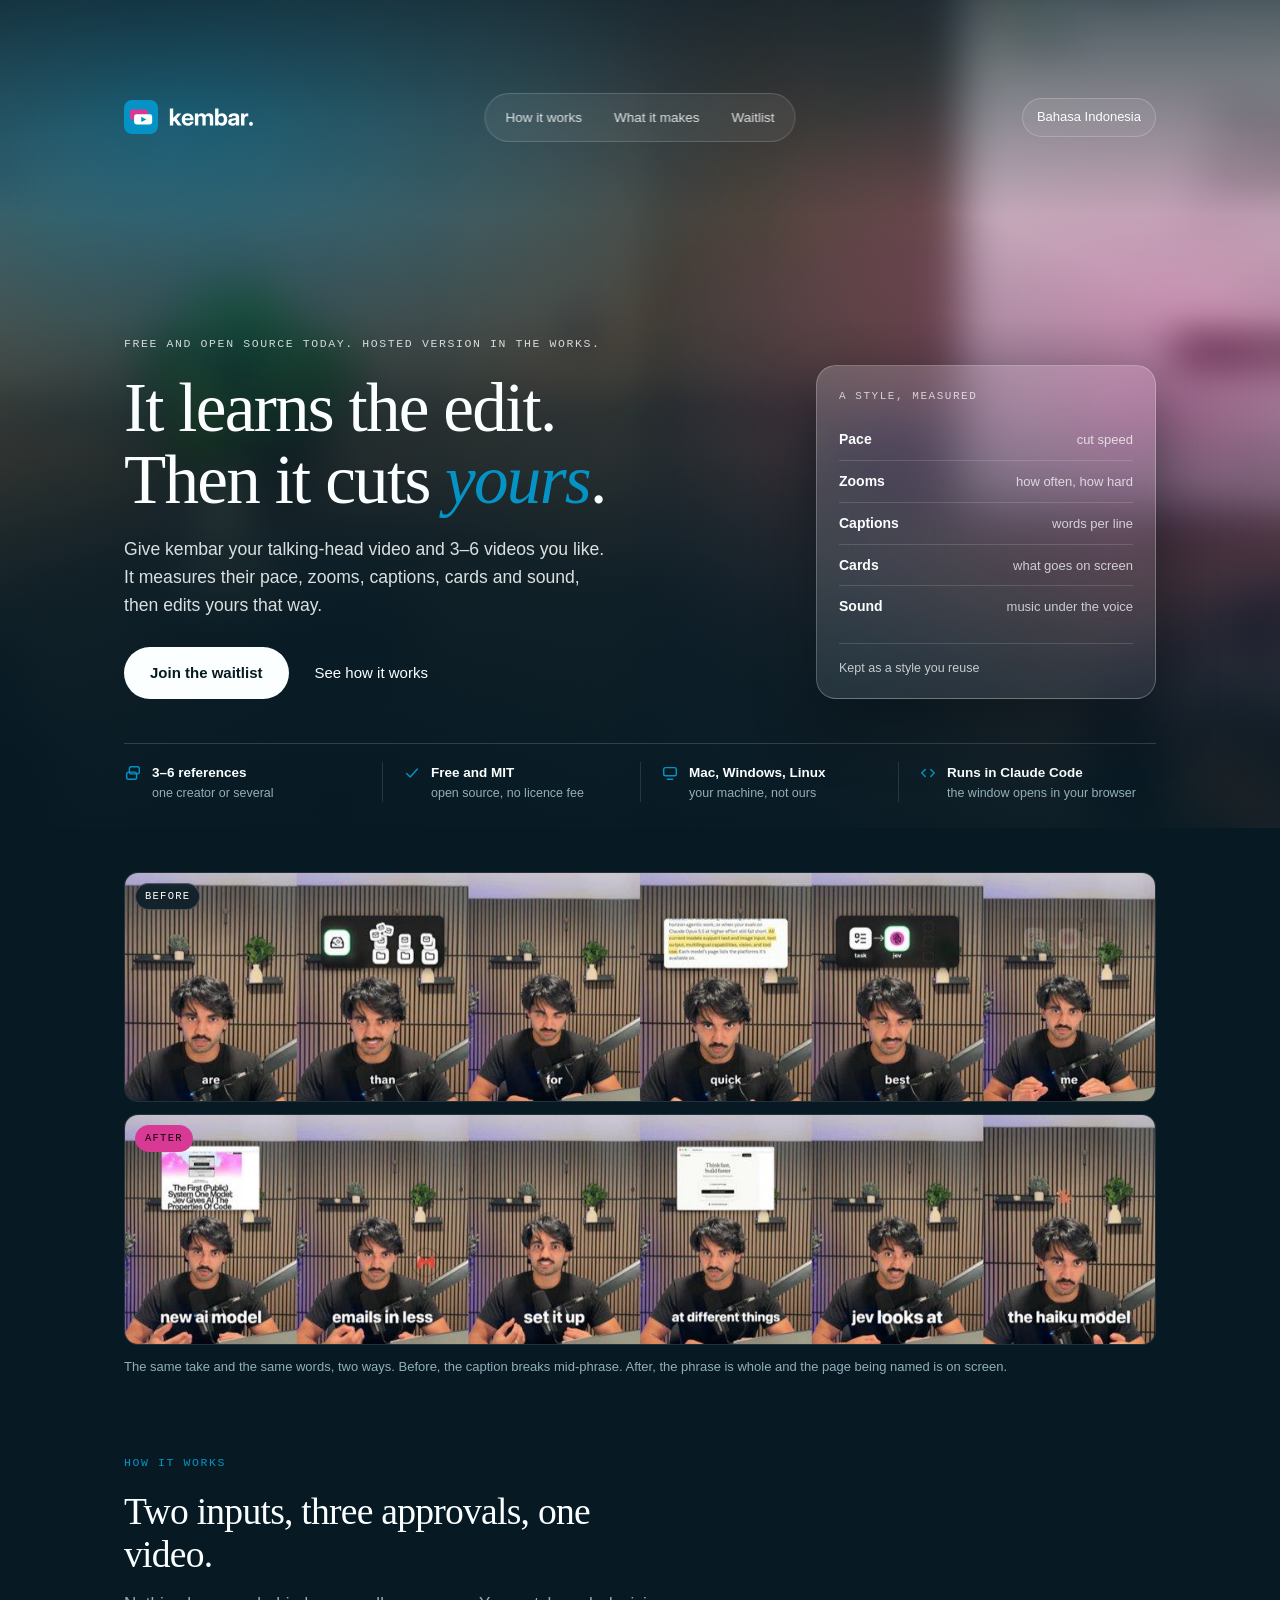
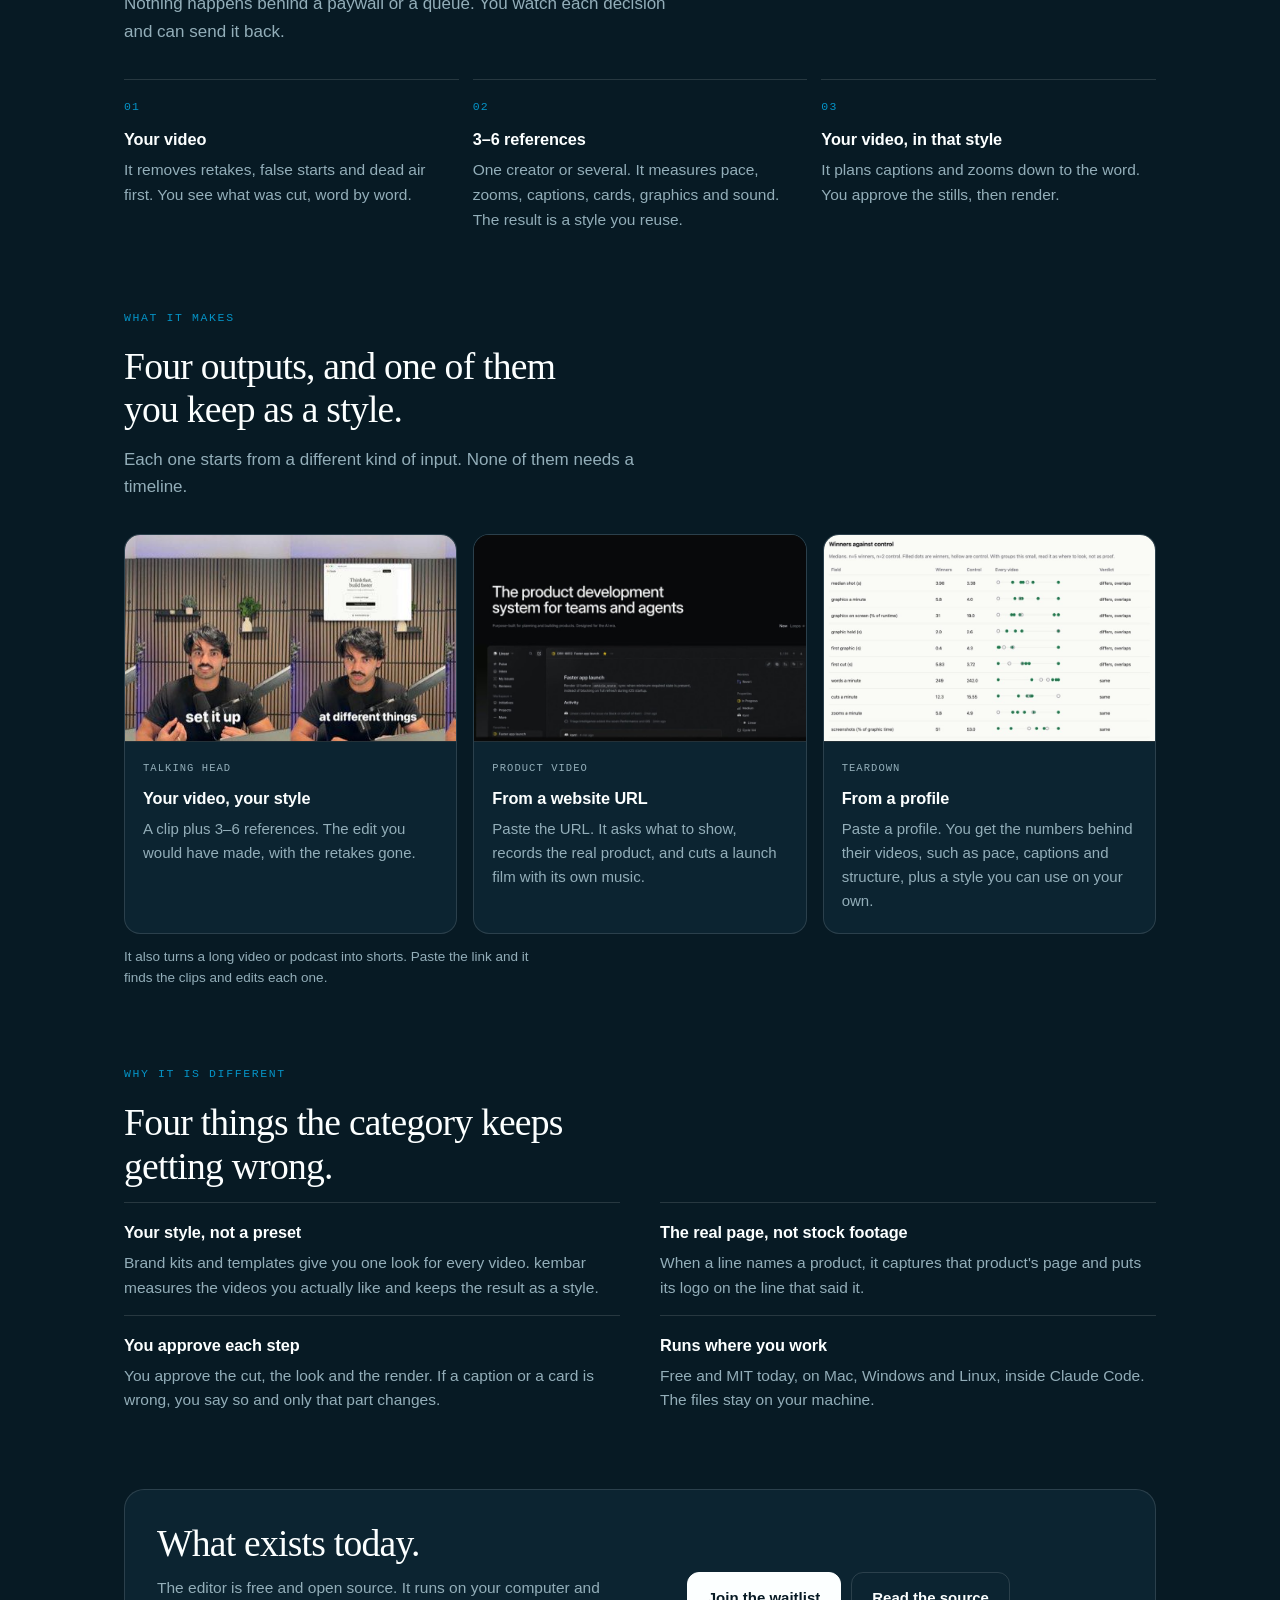
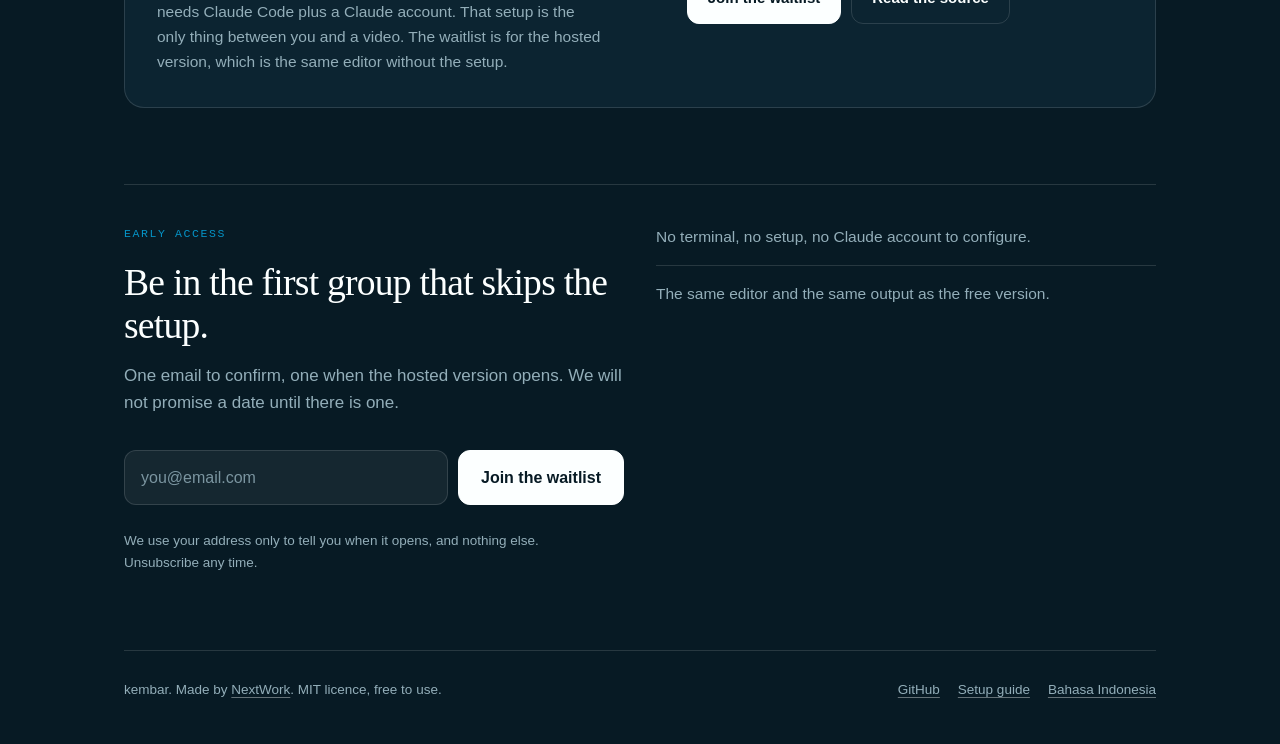
==== site/index.html @ becba03e "kembar landing page, brand and deploy notes" ====
<!doctype html>
<html lang="en">
<head>
<meta charset="utf-8">
<meta name="viewport" content="width=device-width, initial-scale=1">
<title>kembar. It learns the edit, then cuts yours</title>
<meta name="description" content="kembar measures how 3–6 videos you like are edited: pace, zooms, captions, cards and sound. Then it cuts your talking-head video in that style. Free and open source today, with a hosted version on the way.">
<meta property="og:title" content="kembar. It learns the edit, then cuts yours">
<meta property="og:description" content="Give it your video and 3–6 references. It edits yours in that style. Free and open source, with the hosted version coming.">
<meta property="og:type" content="website">
<meta property="og:image" content="assets/after-talking-head.jpg">
<meta name="theme-color" content="#071A24">
<link rel="icon" href="assets/favicon.svg" type="image/svg+xml">
<link rel="preload" as="image" href="assets/hero-bg.jpg">
<link rel="stylesheet" href="assets/styles.css">
<script>
  function setLang(l) {
    try { document.cookie = 'kembar_lang=' + l + ';path=/;max-age=31536000;samesite=lax'; } catch (e) {}
  }
  (function () {
    try {
      if (/(?:^|;\s*)kembar_lang=/.test(document.cookie)) return;
      var tags = navigator.languages || [navigator.language || ''];
      for (var i = 0; i < tags.length; i++) {
        if (/^id\b/i.test(tags[i])) { location.replace('id/'); return; }
      }
    } catch (e) {}
  })();
</script>
</head>
<body>
<a class="skip" href="#main">Skip to content</a>

<main id="main">
  <section class="hero" aria-labelledby="hero-title">
    <div class="hero-bg" aria-hidden="true">
      <img src="assets/hero-bg.jpg" alt="" width="900" height="1200" fetchpriority="high" decoding="async">
      <span class="hero-glow"></span>
      <span class="hero-scrim"></span>
    </div>

    <div class="wrap hero-inner">
      <header class="site">
        <a class="brand" href="./">
          <img src="assets/lockup-dark.svg" alt="kembar" width="130" height="34">
        </a>
        <nav class="site nav-pill" aria-label="Main">
          <a href="#how">How it works</a>
          <a href="#makes">What it makes</a>
          <a href="#waitlist">Waitlist</a>
        </nav>
        <a class="lang" href="id/" hreflang="id" lang="id" onclick="setLang('id')">Bahasa Indonesia</a>
      </header>

      <div class="hero-main">
        <div class="hero-copy">
          <p class="eyebrow">Free and open source today. Hosted version in the works.</p>
          <h1 id="hero-title">It learns the edit.<br>Then it cuts <em>yours</em>.</h1>
          <p class="lede">Give kembar your talking-head video and 3&ndash;6 videos you like. It measures their pace, zooms, captions, cards and sound, then edits yours that way.</p>
          <div class="hero-actions">
            <a class="btn-pill" href="#waitlist">Join the waitlist</a>
            <a class="btn-quiet" href="#how">See how it works</a>
          </div>
        </div>

        <aside class="glass" aria-label="A style, measured">
          <p class="glass-eyebrow">A style, measured</p>
          <dl class="glass-list">
            <div><dt>Pace</dt><dd>cut speed</dd></div>
            <div><dt>Zooms</dt><dd>how often, how hard</dd></div>
            <div><dt>Captions</dt><dd>words per line</dd></div>
            <div><dt>Cards</dt><dd>what goes on screen</dd></div>
            <div><dt>Sound</dt><dd>music under the voice</dd></div>
          </dl>
          <p class="glass-foot">Kept as a style you reuse</p>
        </aside>
      </div>

      <ul class="hero-facts">
        <li>
          <svg viewBox="0 0 20 20" aria-hidden="true"><rect x="6" y="3" width="11" height="8" rx="2"/><rect x="3" y="9" width="11" height="8" rx="2"/></svg>
          <span><b>3&ndash;6 references</b><small>one creator or several</small></span>
        </li>
        <li>
          <svg viewBox="0 0 20 20" aria-hidden="true"><path d="M4 10.5 8 14.5 16 5.5"/></svg>
          <span><b>Free and MIT</b><small>open source, no licence fee</small></span>
        </li>
        <li>
          <svg viewBox="0 0 20 20" aria-hidden="true"><rect x="3" y="4" width="14" height="9" rx="2"/><path d="M7 17h6"/></svg>
          <span><b>Mac, Windows, Linux</b><small>your machine, not ours</small></span>
        </li>
        <li>
          <svg viewBox="0 0 20 20" aria-hidden="true"><path d="M7 6 3 10l4 4"/><path d="M13 6l4 4-4 4"/></svg>
          <span><b>Runs in Claude Code</b><small>the window opens in your browser</small></span>
        </li>
      </ul>
    </div>
  </section>

  <section class="proof-band" aria-labelledby="proof-cap">
    <div class="wrap">
      <figure class="proof" aria-labelledby="proof-cap">
        <div class="strip before">
          <img src="assets/before-talking-head.jpg"
               srcset="assets/before-talking-head-sm.jpg 720w, assets/before-talking-head.jpg 1240w"
               sizes="(max-width: 1128px) 100vw, 1080px"
               width="1240" height="276" fetchpriority="high" decoding="async"
               alt="Six frames from one edit. The captions break mid-phrase and the cards drift from what is being said.">
          <span class="chip">Before</span>
        </div>
        <div class="strip after">
          <img src="assets/after-talking-head.jpg"
               srcset="assets/after-talking-head-sm.jpg 720w, assets/after-talking-head.jpg 1240w"
               sizes="(max-width: 1128px) 100vw, 1080px"
               width="1240" height="276" decoding="async"
               alt="The same six frames in a learned style. Whole phrases as captions, and the page being named showing on screen.">
          <span class="chip">After</span>
        </div>
        <figcaption id="proof-cap">The same take and the same words, two ways. Before, the caption breaks mid-phrase. After, the phrase is whole and the page being named is on screen.</figcaption>
      </figure>
    </div>
  </section>

  <div class="wrap">
    <section id="how" aria-labelledby="how-title">
      <p class="eyebrow">How it works</p>
      <h2 id="how-title">Two inputs, three approvals, one video.</h2>
      <p class="section-lede">Nothing happens behind a paywall or a queue. You watch each decision and can send it back.</p>
      <ol class="steps">
        <li>
          <span class="n">01</span>
          <h3>Your video</h3>
          <p>It removes retakes, false starts and dead air first. You see what was cut, word by word.</p>
        </li>
        <li>
          <span class="n">02</span>
          <h3>3–6 references</h3>
          <p>One creator or several. It measures pace, zooms, captions, cards, graphics and sound. The result is a style you reuse.</p>
        </li>
        <li>
          <span class="n">03</span>
          <h3>Your video, in that style</h3>
          <p>It plans captions and zooms down to the word. You approve the stills, then render.</p>
        </li>
      </ol>
    </section>

    <section id="makes" aria-labelledby="makes-title">
      <p class="eyebrow">What it makes</p>
      <h2 id="makes-title">Four outputs, and one of them you keep as a style.</h2>
      <p class="section-lede">Each one starts from a different kind of input. None of them needs a timeline.</p>
      <div class="cards">
        <article class="card">
          <div class="shot"><img src="assets/after-talking-head.jpg" width="1240" height="276" loading="lazy" decoding="async" alt="Frames from a talking-head edit with word captions and a captured page."></div>
          <div class="body">
            <span class="tag">Talking head</span>
            <h3>Your video, your style</h3>
            <p>A clip plus 3–6 references. The edit you would have made, with the retakes gone.</p>
          </div>
        </article>
        <article class="card">
          <div class="shot"><img src="assets/product-video.jpg" width="820" height="461" loading="lazy" decoding="async" alt="A frame from a product video: the real product page captured, with its logo and a caption."></div>
          <div class="body">
            <span class="tag">Product video</span>
            <h3>From a website URL</h3>
            <p>Paste the URL. It asks what to show, records the real product, and cuts a launch film with its own music.</p>
          </div>
        </article>
        <article class="card">
          <div class="shot"><img src="assets/teardown.jpg" width="820" height="795" loading="lazy" decoding="async" alt="A creator teardown page showing measured pacing, captions and structure with evidence."></div>
          <div class="body">
            <span class="tag">Teardown</span>
            <h3>From a profile</h3>
            <p>Paste a profile. You get the numbers behind their videos, such as pace, captions and structure, plus a style you can use on your own.</p>
          </div>
        </article>
      </div>
      <p class="fine">It also turns a long video or podcast into shorts. Paste the link and it finds the clips and edits each one.</p>
    </section>

    <section id="why" aria-labelledby="why-title">
      <p class="eyebrow">Why it is different</p>
      <h2 id="why-title">Four things the category keeps getting wrong.</h2>
      <ul class="why">
        <li>
          <h3>Your style, not a preset</h3>
          <p>Brand kits and templates give you one look for every video. kembar measures the videos you actually like and keeps the result as a style.</p>
        </li>
        <li>
          <h3>The real page, not stock footage</h3>
          <p>When a line names a product, it captures that product's page and puts its logo on the line that said it.</p>
        </li>
        <li>
          <h3>You approve each step</h3>
          <p>You approve the cut, the look and the render. If a caption or a card is wrong, you say so and only that part changes.</p>
        </li>
        <li>
          <h3>Runs where you work</h3>
          <p>Free and MIT today, on Mac, Windows and Linux, inside Claude Code. The files stay on your machine.</p>
        </li>
      </ul>

      <div class="panel">
        <div>
          <h2 id="status-title">What exists today.</h2>
          <p>The editor is free and open source. It runs on your computer and needs Claude Code plus a Claude account. That setup is the only thing between you and a video. The waitlist is for the hosted version, which is the same editor without the setup.</p>
        </div>
        <div class="panel-actions">
          <a class="btn" href="#waitlist">Join the waitlist</a>
          <a class="btn ghost" href="https://github.com/nextwork-projects/ai-video-editor-cooked">Read the source</a>
        </div>
      </div>
    </section>

    <section class="band" id="waitlist" aria-labelledby="waitlist-title">
      <div class="band-inner">
        <div>
          <p class="eyebrow">Early access</p>
          <h2 id="waitlist-title">Be in the first group that skips the setup.</h2>
          <p class="section-lede">One email to confirm, one when the hosted version opens. We will not promise a date until there is one.</p>
          <form class="waitlist" method="post" action="https://buttondown.com/api/emails/embed-subscribe/bryyzxm" data-connect="bryyzxm">
            <label class="skip" for="email-band">Email address</label>
            <input id="email-band" type="email" name="email" placeholder="you@email.com" autocomplete="email" required>
            <input type="hidden" name="tag" value="site">
            <button type="submit">Join the waitlist</button>
          </form>
          <p class="status" id="status-band" role="status" aria-live="polite"></p>
          <p class="fine">We use your address only to tell you when it opens, and nothing else. Unsubscribe any time.</p>
        </div>
        <ul class="assure">
          <li>No terminal, no setup, no Claude account to configure.</li>
          <li>The same editor and the same output as the free version.</li>
        </ul>
      </div>
    </section>
  </div>
</main>

<div class="wrap">
  <footer class="site">
    <div class="foot-grid">
      <span>kembar. Made by <a href="https://nextwork.ai">NextWork</a>. MIT licence, free to use.</span>
      <nav aria-label="Footer">
        <a href="https://github.com/nextwork-projects/ai-video-editor-cooked">GitHub</a>
        <a href="https://github.com/nextwork-projects/ai-video-editor-cooked/blob/main/README.md">Setup guide</a>
        <a href="id/" hreflang="id" lang="id" onclick="setLang('id')">Bahasa Indonesia</a>
      </nav>
    </div>
  </footer>
</div>

<script>
  (function () {
    var params = new URLSearchParams(location.search);
    var source = params.get('utm_source');
    var ref = source ? 'utm:' + source : (document.referrer ? 'ref:' + new URL(document.referrer).hostname : 'direct');

    document.querySelectorAll('form.waitlist').forEach(function (form) {
      var tag = form.querySelector('input[name="tag"]');
      if (tag) tag.value = ref.slice(0, 100);

      form.addEventListener('submit', function (event) {
        var input = form.querySelector('input[type="email"]');
        var status = form.nextElementSibling && form.nextElementSibling.classList.contains('status')
          ? form.nextElementSibling
          : document.getElementById('status-hero');

        var connect = form.getAttribute('data-connect');
        if (!connect || connect.indexOf('YOUR-') === 0) {
          event.preventDefault();
          status.dataset.state = 'error';
          status.textContent = 'The waitlist endpoint is not configured.';
          return;
        }
        if (!input.checkValidity()) {
          event.preventDefault();
          status.dataset.state = 'error';
          status.textContent = input.value ? 'That does not look like an email address.' : 'Type your email address first.';
          input.focus();
          return;
        }
        status.dataset.state = '';
        status.textContent = 'Opening Buttondown to confirm…';
        form.querySelector('button').disabled = true;
      });
    });

    if (params.get('joined') === '1') {
      var hero = document.getElementById('status-hero');
      hero.dataset.state = 'ok';
      hero.textContent = 'You are on the list. Check your inbox to confirm.';
    }
  })();
</script>
</body>
</html>
---- site/assets/styles.css ----
:root {
  --ink: #071a24;
  --ink-2: #0c2431;
  --paper: #fcffff;
  --muted: #93aeb9;
  --line: rgba(252, 255, 255, 0.13);
  /* brand: sky is the accent, pink is used once per screen (the After chip) */
  --sky: #0593c6;
  --pink: #d83995;
  --pink-ink: #150008; /* text on pink: 5.2:1 */
  --media: #04121a;
  --display: "Iowan Old Style", "Palatino Linotype", Palatino, "Book Antiqua", Georgia, serif;
  --sans: -apple-system, BlinkMacSystemFont, "Segoe UI", Roboto, Helvetica, Arial, sans-serif;
  --mono: ui-monospace, SFMono-Regular, Menlo, Consolas, monospace;
  --wrap: 1080px;
}

*,
*::before,
*::after { box-sizing: border-box; }

html { -webkit-text-size-adjust: 100%; }

body {
  margin: 0;
  background: var(--ink);
  color: var(--paper);
  font-family: var(--sans);
  font-size: 17px;
  line-height: 1.6;
  -webkit-font-smoothing: antialiased;
}

img { display: block; max-width: 100%; height: auto; }

a { color: inherit; text-decoration-color: rgba(252, 255, 255, 0.38); text-underline-offset: 3px; }
a:hover { text-decoration-color: var(--sky); }

:focus-visible {
  outline: 2px solid var(--sky);
  outline-offset: 3px;
  border-radius: 4px;
}

.wrap {
  width: 100%;
  max-width: var(--wrap);
  margin: 0 auto;
  padding: 0 24px;
}

.skip {
  position: absolute;
  left: -9999px;
  top: 0;
  background: var(--paper);
  color: var(--ink);
  padding: 12px 18px;
  border-radius: 0 0 10px 0;
  z-index: 10;
}
.skip:focus { left: 0; }

/* ---------- header ---------- */

header.site {
  position: relative;
  display: flex;
  align-items: center;
  justify-content: space-between;
  gap: 16px;
  padding: 22px 0 0;
}

.brand {
  display: inline-flex;
  align-items: center;
  text-decoration: none;
}

.brand img {
  display: block;
  width: auto;
  height: 34px;
}

nav.nav-pill {
  position: absolute;
  left: 50%;
  transform: translateX(-50%);
  display: flex;
  align-items: center;
  gap: 2px;
  padding: 5px;
  border-radius: 999px;
  background: rgba(252, 255, 255, 0.07);
  border: 1px solid rgba(252, 255, 255, 0.16);
  -webkit-backdrop-filter: blur(14px);
  backdrop-filter: blur(14px);
}

nav.nav-pill a {
  padding: 8px 15px;
  border-radius: 999px;
  font-size: 13.5px;
  color: rgba(252, 255, 255, 0.84);
  text-decoration: none;
  white-space: nowrap;
}

nav.nav-pill a:hover {
  background: rgba(252, 255, 255, 0.1);
  color: var(--paper);
}

.lang {
  border: 1px solid rgba(252, 255, 255, 0.2);
  border-radius: 999px;
  padding: 8px 14px;
  font-size: 13px;
  white-space: nowrap;
  text-decoration: none;
  background: rgba(252, 255, 255, 0.06);
  -webkit-backdrop-filter: blur(12px);
  backdrop-filter: blur(12px);
}

.lang:hover { border-color: rgba(252, 255, 255, 0.4); }

/* ---------- hero ---------- */

.hero {
  position: relative;
  display: flex;
  flex-direction: column;
  min-height: 92vh;
  overflow: hidden;
  background: var(--ink);
  isolation: isolate;
}

.hero-bg { position: absolute; inset: 0; z-index: -1; }

.hero-bg img {
  position: absolute;
  inset: 0;
  width: 100%;
  height: 100%;
  max-width: none;
  object-fit: cover;
  object-position: center 24%;
  opacity: 0.8;
  filter: blur(18px) saturate(160%) brightness(0.95);
  transform: scale(1.16);
}

.hero-glow {
  position: absolute;
  inset: -15%;
  background:
    radial-gradient(52% 50% at 22% 22%, rgba(5, 147, 198, 0.62), transparent 66%),
    radial-gradient(46% 54% at 82% 50%, rgba(216, 57, 149, 0.48), transparent 68%);
}

.hero-scrim {
  position: absolute;
  inset: 0;
  background:
    linear-gradient(to bottom, rgba(7, 26, 36, 0.62), transparent 26%),
    radial-gradient(96% 82% at 26% 96%, rgba(7, 26, 36, 0.97) 0%, rgba(7, 26, 36, 0.82) 38%, rgba(7, 26, 36, 0.30) 68%, transparent 100%),
    linear-gradient(to top, rgba(7, 26, 36, 0.88), transparent 62%);
}

.hero-inner {
  flex: 1;
  display: flex;
  flex-direction: column;
}

.hero-main {
  display: grid;
  grid-template-columns: minmax(0, 1fr) 340px;
  gap: 48px;
  align-items: end;
  margin-top: auto;
  padding-top: 64px;
}

.hero-actions {
  display: flex;
  align-items: center;
  gap: 8px;
  flex-wrap: wrap;
}

.btn-pill {
  display: inline-block;
  padding: 14px 26px;
  border-radius: 999px;
  background: var(--paper);
  color: var(--ink);
  font-weight: 600;
  font-size: 15px;
  text-decoration: none;
  transition: transform 0.14s ease, background 0.14s ease;
}

.btn-pill:hover { transform: translateY(-1px); background: #fff; }

.btn-quiet {
  display: inline-block;
  padding: 14px 18px;
  border-radius: 999px;
  color: var(--paper);
  font-size: 15px;
  text-decoration: none;
}

.btn-quiet:hover { background: rgba(252, 255, 255, 0.1); }

.glass {
  padding: 22px 22px 20px;
  border-radius: 20px;
  background: linear-gradient(165deg, rgba(252, 255, 255, 0.2), rgba(252, 255, 255, 0.07));
  border: 1px solid rgba(252, 255, 255, 0.24);
  -webkit-backdrop-filter: blur(18px) saturate(130%);
  backdrop-filter: blur(18px) saturate(130%);
  box-shadow: 0 26px 60px rgba(2, 10, 16, 0.45);
}

.glass-eyebrow {
  font-family: var(--mono);
  font-size: 11px;
  letter-spacing: 0.14em;
  text-transform: uppercase;
  color: rgba(252, 255, 255, 0.72);
  margin: 0 0 14px;
}

.glass-list { margin: 0; padding: 0; }

.glass-list > div {
  display: flex;
  align-items: baseline;
  justify-content: space-between;
  gap: 14px;
  padding: 9px 0;
  border-top: 1px solid rgba(252, 255, 255, 0.14);
}

.glass-list > div:first-child { border-top: 0; }

.glass-list dt { font-size: 14px; font-weight: 600; color: var(--paper); }
.glass-list dd {
  margin: 0;
  font-size: 13px;
  color: rgba(252, 255, 255, 0.74);
  text-align: right;
}

.glass-foot {
  margin: 16px 0 0;
  padding-top: 14px;
  border-top: 1px solid rgba(252, 255, 255, 0.14);
  font-size: 12.5px;
  color: rgba(252, 255, 255, 0.74);
}

.hero-facts {
  display: grid;
  grid-template-columns: repeat(4, minmax(0, 1fr));
  margin: 44px 0 0;
  padding: 18px 0 26px;
  list-style: none;
  border-top: 1px solid rgba(252, 255, 255, 0.16);
}

.hero-facts li {
  display: flex;
  align-items: flex-start;
  gap: 10px;
  padding: 0 20px;
}

.hero-facts li:first-child { padding-left: 0; }
.hero-facts li + li { border-left: 1px solid rgba(252, 255, 255, 0.12); }

.hero-facts svg {
  width: 18px;
  height: 18px;
  flex: none;
  margin-top: 2px;
  fill: none;
  stroke: var(--sky);
  stroke-width: 1.6;
  stroke-linecap: round;
  stroke-linejoin: round;
}

.hero-facts b { display: block; font-size: 13.5px; font-weight: 600; }
.hero-facts small { display: block; font-size: 12.5px; color: var(--muted); line-height: 1.45; }

.hero .eyebrow { color: rgba(252, 255, 255, 0.8); }

/* Indonesian runs longer than English; without this the headline breaks into four lines */
html[lang="id"] .hero h1 {
  font-size: clamp(2.1rem, 4.6vw, 3.7rem);
  max-width: 24ch;
}

.proof-band { padding: 44px 0 0; }
.proof-band .proof { margin: 0; }

.eyebrow {
  font-family: var(--mono);
  font-size: 11.5px;
  letter-spacing: 0.14em;
  text-transform: uppercase;
  color: var(--sky);
  margin: 0 0 18px;
}

h1 {
  font-family: var(--display);
  font-size: clamp(2.5rem, 5.4vw, 4.4rem);
  line-height: 1.05;
  letter-spacing: -0.025em;
  font-weight: 400;
  margin: 0 0 18px;
  max-width: 20ch;
}

h1 em { font-style: italic; color: var(--sky); }

.lede {
  font-size: clamp(1rem, 1.5vw, 1.1rem);
  color: rgba(252, 255, 255, 0.86);
  max-width: 50ch;
  margin: 0 0 28px;
}

.lede strong { color: var(--paper); font-weight: 600; }

/* ---------- waitlist form ---------- */

form.waitlist {
  display: flex;
  flex-wrap: wrap;
  gap: 10px;
  max-width: 520px;
}

form.waitlist input[type="email"] {
  flex: 1 1 240px;
  min-width: 0;
  padding: 14px 16px;
  font: inherit;
  font-size: 16px;
  color: var(--paper);
  background: rgba(252, 255, 255, 0.06);
  border: 1px solid var(--line);
  border-radius: 12px;
}

form.waitlist input[type="email"]::placeholder { color: #7b95a0; }

form.waitlist input[type="email"]:focus {
  border-color: var(--sky);
  outline: none;
}

form.waitlist button {
  flex: 0 0 auto;
  padding: 14px 22px;
  font: inherit;
  font-size: 16px;
  font-weight: 600;
  color: var(--ink);
  background: var(--paper);
  border: 1px solid var(--paper);
  border-radius: 12px;
  cursor: pointer;
  transition: transform 0.14s ease, background 0.14s ease;
}

form.waitlist button:hover { background: #fff; transform: translateY(-1px); }
form.waitlist button:active { transform: translateY(0); }

.fine {
  font-size: 13.5px;
  color: var(--muted);
  margin: 12px 0 0;
  max-width: 58ch;
}

.status {
  font-size: 14px;
  margin: 12px 0 0;
  max-width: 46ch;
  min-height: 1px;
}
.status[data-state="error"] { color: #ff9d8f; }
.status[data-state="ok"] {
  color: #b9e6a8;
  border: 1px solid rgba(185, 230, 168, 0.35);
  background: rgba(185, 230, 168, 0.08);
  border-radius: 10px;
  padding: 10px 14px;
}

/* ---------- proof strips ---------- */

.proof { margin: 34px 0 0; }

.strip {
  position: relative;
  border: 1px solid var(--line);
  border-radius: 14px;
  overflow: hidden;
  background: var(--media);
}

.strip + .strip { margin-top: 12px; }

.strip img { width: 100%; }

.chip {
  position: absolute;
  top: 10px;
  left: 10px;
  font-family: var(--mono);
  font-size: 10.5px;
  letter-spacing: 0.12em;
  text-transform: uppercase;
  padding: 4px 9px;
  border-radius: 999px;
  background: rgba(7, 26, 36, 0.84);
  border: 1px solid rgba(252, 255, 255, 0.22);
  color: var(--paper);
  backdrop-filter: blur(4px);
}

.strip.after .chip { background: var(--pink); border-color: var(--pink); color: var(--pink-ink); }

figcaption {
  font-size: 13px;
  color: var(--muted);
  margin: 12px 0 0;
}

/* ---------- sections ---------- */

section { padding: 76px 0 0; }

h2 {
  font-family: var(--display);
  font-weight: 400;
  font-size: clamp(1.65rem, 3.3vw, 2.35rem);
  line-height: 1.15;
  letter-spacing: -0.02em;
  margin: 0 0 14px;
  max-width: 26ch;
}

h3 {
  font-size: 1.02rem;
  font-weight: 600;
  letter-spacing: -0.005em;
  margin: 0 0 6px;
}

p { margin: 0 0 14px; }
p:last-child { margin-bottom: 0; }

.section-lede { color: var(--muted); max-width: 58ch; margin-bottom: 34px; }

/* steps */

.steps {
  display: grid;
  grid-template-columns: repeat(3, 1fr);
  gap: 14px;
  margin: 0;
  padding: 0;
  list-style: none;
  counter-reset: step;
}

.steps li {
  border-top: 1px solid var(--line);
  padding: 18px 0 0;
}

.steps .n {
  font-family: var(--mono);
  font-size: 11.5px;
  color: var(--sky);
  letter-spacing: 0.1em;
  display: block;
  margin-bottom: 10px;
}

.steps p { color: var(--muted); font-size: 15.5px; }

/* cards */

.cards {
  display: grid;
  grid-template-columns: repeat(3, 1fr);
  gap: 16px;
}

.card {
  background: var(--ink-2);
  border: 1px solid var(--line);
  border-radius: 16px;
  overflow: hidden;
  display: flex;
  flex-direction: column;
}

.card .shot {
  border-bottom: 1px solid var(--line);
  background: var(--media);
  aspect-ratio: 16 / 10;
  overflow: hidden;
}

.card .shot img {
  width: 100%;
  height: 100%;
  object-fit: cover;
  object-position: center top;
}

.card .body { padding: 18px 18px 20px; }
.card p { color: var(--muted); font-size: 15px; margin: 0; }

.card .tag {
  font-family: var(--mono);
  font-size: 10.5px;
  letter-spacing: 0.1em;
  text-transform: uppercase;
  color: var(--muted);
  display: block;
  margin-bottom: 8px;
}

/* why */

.why {
  display: grid;
  grid-template-columns: repeat(2, 1fr);
  gap: 14px 40px;
  margin: 0;
  padding: 0;
  list-style: none;
}

.why li { border-top: 1px solid var(--line); padding-top: 16px; }
.why p { color: var(--muted); font-size: 15.5px; margin: 0; }

/* status panel */

.panel {
  margin-top: 76px;
  background: var(--ink-2);
  border: 1px solid var(--line);
  border-radius: 20px;
  padding: 32px;
  display: grid;
  grid-template-columns: 1.15fr 1fr;
  gap: 28px;
  align-items: center;
}

.panel h2 { margin-bottom: 10px; }
.panel p { color: var(--muted); font-size: 15.5px; max-width: 52ch; }

.panel-actions { display: flex; flex-wrap: wrap; gap: 10px; }

.btn {
  display: inline-block;
  padding: 13px 20px;
  border-radius: 12px;
  font-weight: 600;
  font-size: 15px;
  text-decoration: none;
  border: 1px solid var(--paper);
  background: var(--paper);
  color: var(--ink);
  transition: transform 0.14s ease;
}

.btn:hover { transform: translateY(-1px); }

.btn.ghost {
  background: transparent;
  color: var(--paper);
  border-color: var(--line);
}
.btn.ghost:hover { border-color: var(--paper); }

/* waitlist band */

.band { padding: 76px 0 0; }

.band-inner {
  border-top: 1px solid var(--line);
  padding-top: 40px;
  display: grid;
  grid-template-columns: 1fr 1fr;
  gap: 32px;
  align-items: start;
}

.editor-shot {
  border: 1px solid var(--line);
  border-radius: 16px;
  overflow: hidden;
  background: var(--media);
}

.editor-shot img { width: 100%; }

.assure {
  list-style: none;
  margin: 0;
  padding: 0;
}

.assure li {
  border-top: 1px solid var(--line);
  padding: 16px 0;
  color: var(--muted);
  font-size: 15.5px;
}

.assure li:first-child { border-top: 0; padding-top: 0; }

/* footer */

footer.site {
  margin-top: 76px;
  border-top: 1px solid var(--line);
  padding: 28px 0 44px;
  font-size: 13.5px;
  color: var(--muted);
}

.foot-grid {
  display: flex;
  flex-wrap: wrap;
  gap: 14px 26px;
  align-items: center;
  justify-content: space-between;
}

.foot-grid nav { display: flex; flex-wrap: wrap; gap: 18px; }

/* ---------- responsive ---------- */

@media (max-width: 860px) {
  nav.nav-pill { display: none; }

  /* the measured-style card repeats what "how it works" already says,
     and on a phone it pushes the before/after proof two screens down */
  .glass { display: none; }

  .hero,
  .hero-inner { min-height: 0; }

  .hero-main {
    grid-template-columns: 1fr;
    gap: 26px;
    align-items: start;
    padding-top: 44px;
  }

  .hero-facts {
    grid-template-columns: 1fr 1fr;
    gap: 16px 0;
    margin-top: 34px;
  }

  .hero-facts li:nth-child(odd) { padding-left: 0; border-left: 0; }

  .steps,
  .cards { grid-template-columns: 1fr; }
  .cards { gap: 14px; }
  .card { flex-direction: row; align-items: stretch; }
  .card .shot { width: 42%; flex: 0 0 42%; aspect-ratio: auto; border-bottom: 0; border-right: 1px solid var(--line); }
  .why { grid-template-columns: 1fr; gap: 0; }
  .why li { padding: 14px 0; border-top: 1px solid var(--line); }
  .panel { grid-template-columns: 1fr; padding: 26px; }
  .band-inner { grid-template-columns: 1fr; }
  section, .band { padding-top: 56px; }
  .panel { margin-top: 56px; }
}

@media (max-width: 560px) {
  body { font-size: 16px; }

  .hero h1 { font-size: clamp(2.1rem, 9vw, 2.7rem); }
  .hero-main { padding-top: 26px; }

  /* both rails repeat facts stated in "what exists today"; on a phone they
     push the before/after proof past the first screen */
  .hero-facts { display: none; }
  .hero-actions { flex-direction: column; align-items: stretch; gap: 10px; }
  .btn-pill, .btn-quiet { width: 100%; text-align: center; }
  .btn-quiet { border: 1px solid rgba(252, 255, 255, 0.22); }
  form.waitlist { flex-direction: column; }
  form.waitlist input[type="email"],
  form.waitlist button { flex: 0 0 auto; width: 100%; }
  .card { flex-direction: column; }
  .card .shot { width: auto; flex: none; border-right: 0; border-bottom: 1px solid var(--line); aspect-ratio: 16 / 9; }
  .panel-actions .btn { width: 100%; text-align: center; }
  footer.site { margin-top: 56px; }
}

@media (prefers-reduced-motion: reduce) {
  * { transition: none !important; }
  .btn:hover,
  form.waitlist button:hover { transform: none; }
}
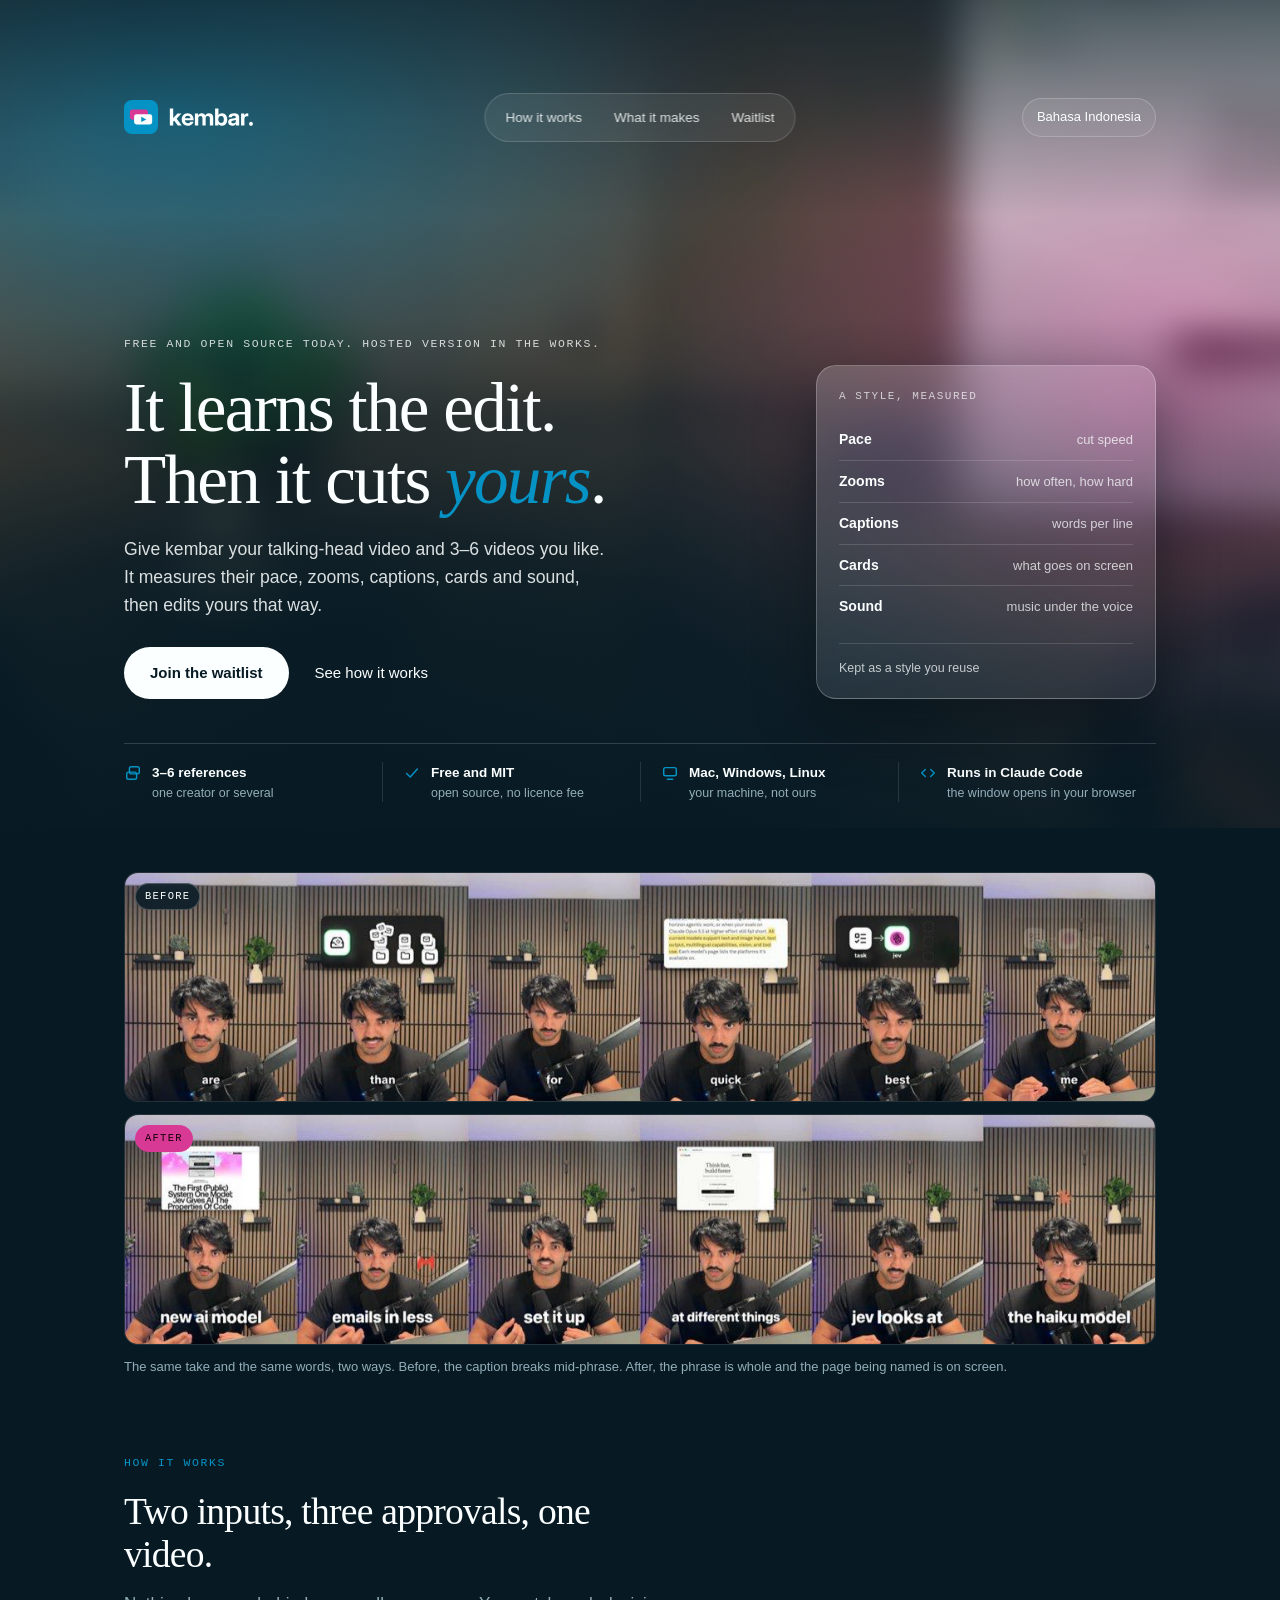
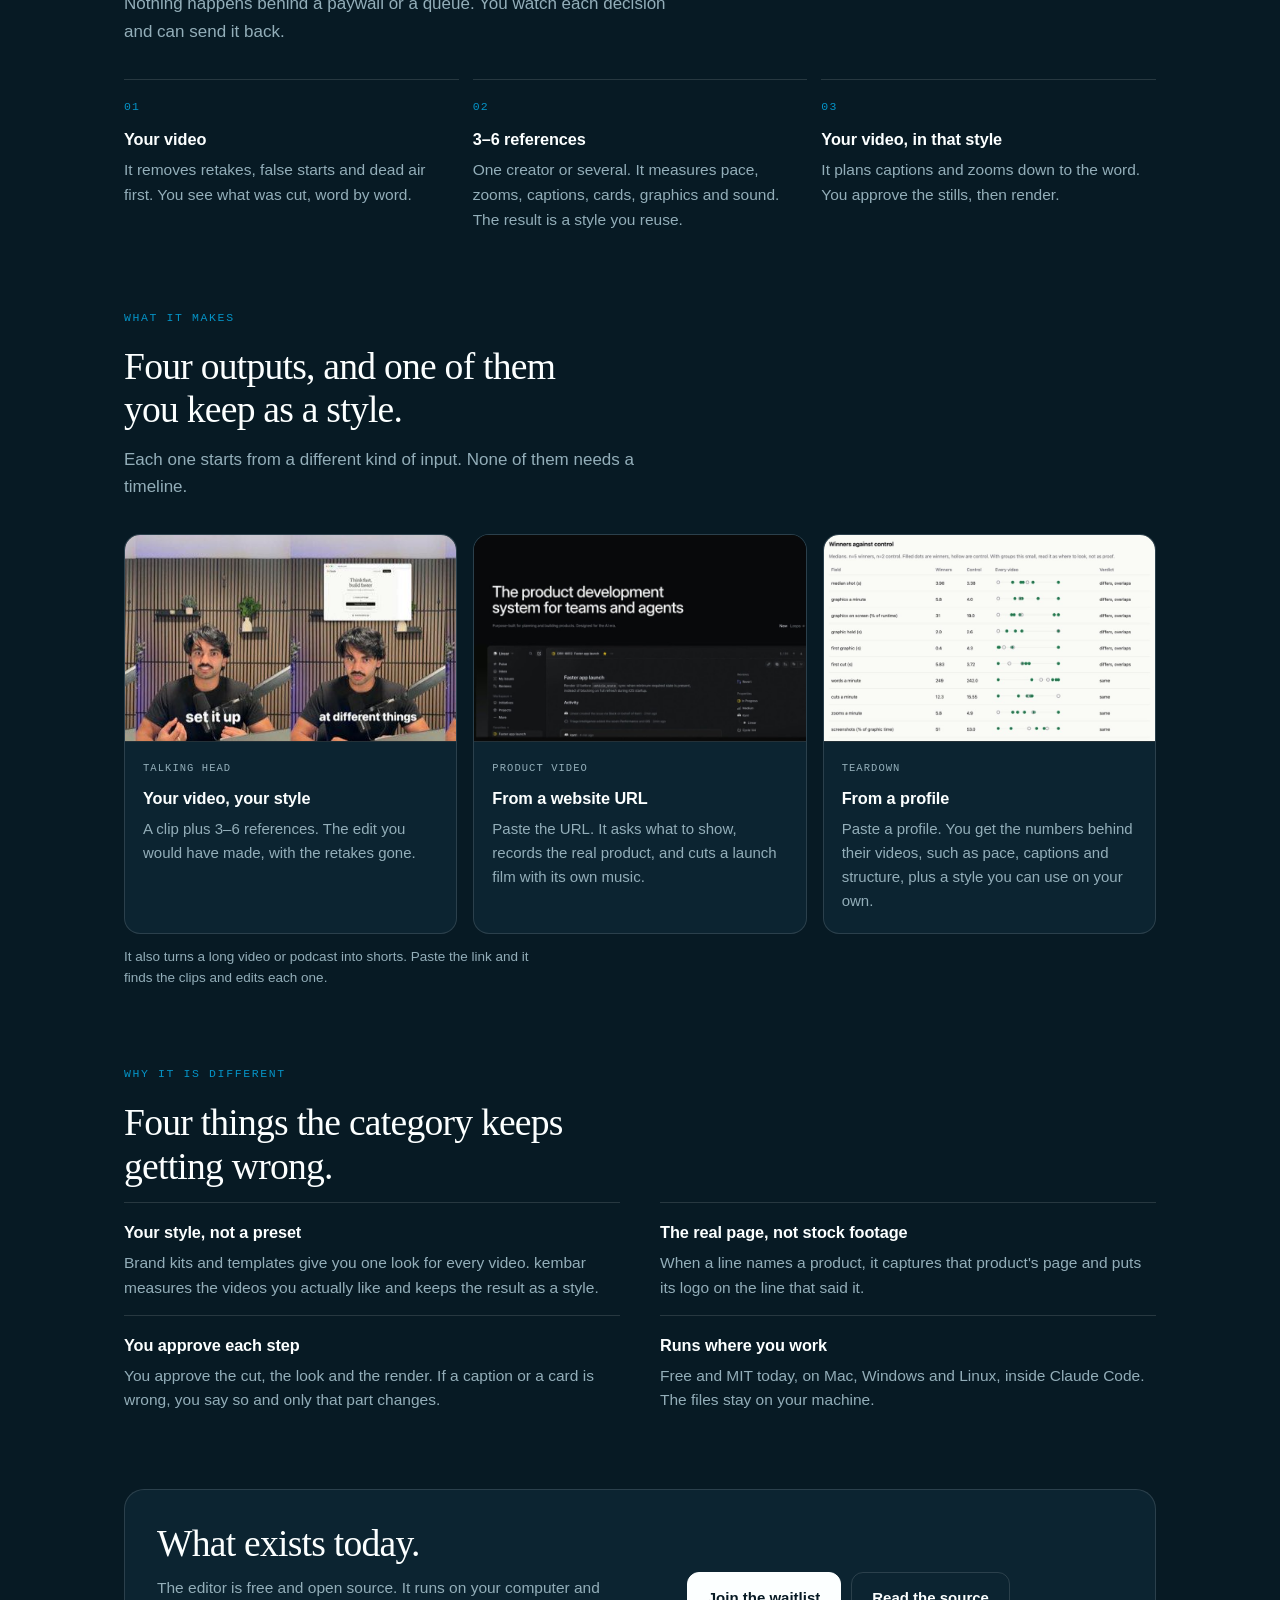
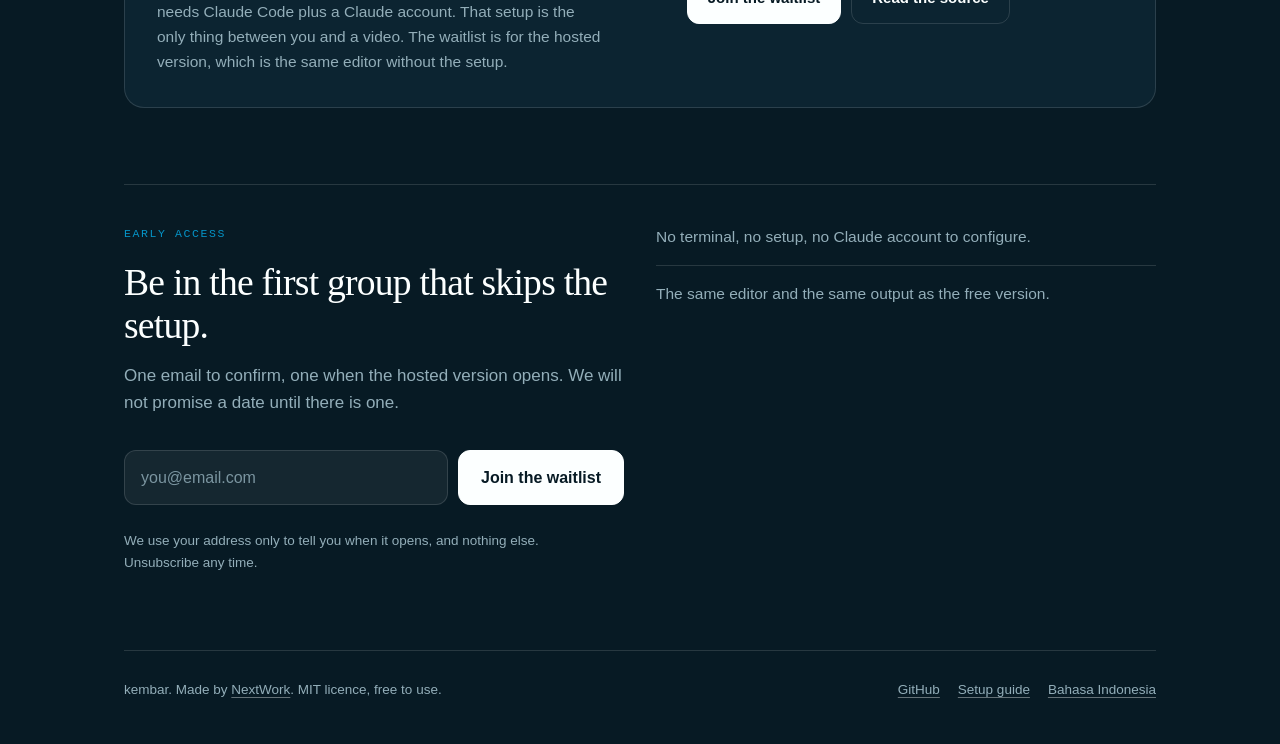
==== commit 515ff4fb: "Point the site at kembar.web.id Canonical, hreflang, og:url, sitemap and robots now use the real dom" ====
--- a/site/index.html
+++ b/site/index.html
@@ -9,6 +9,11 @@
 <meta property="og:description" content="Give it your video and 3–6 references. It edits yours in that style. Free and open source, with the hosted version coming.">
 <meta property="og:type" content="website">
 <meta property="og:image" content="assets/after-talking-head.jpg">
+<meta property="og:url" content="https://kembar.web.id/">
+<link rel="canonical" href="https://kembar.web.id/">
+<link rel="alternate" hreflang="en" href="https://kembar.web.id/">
+<link rel="alternate" hreflang="id" href="https://kembar.web.id/id/">
+<link rel="alternate" hreflang="x-default" href="https://kembar.web.id/">
 <meta name="theme-color" content="#071A24">
 <link rel="icon" href="assets/favicon.svg" type="image/svg+xml">
 <link rel="preload" as="image" href="assets/hero-bg.jpg">
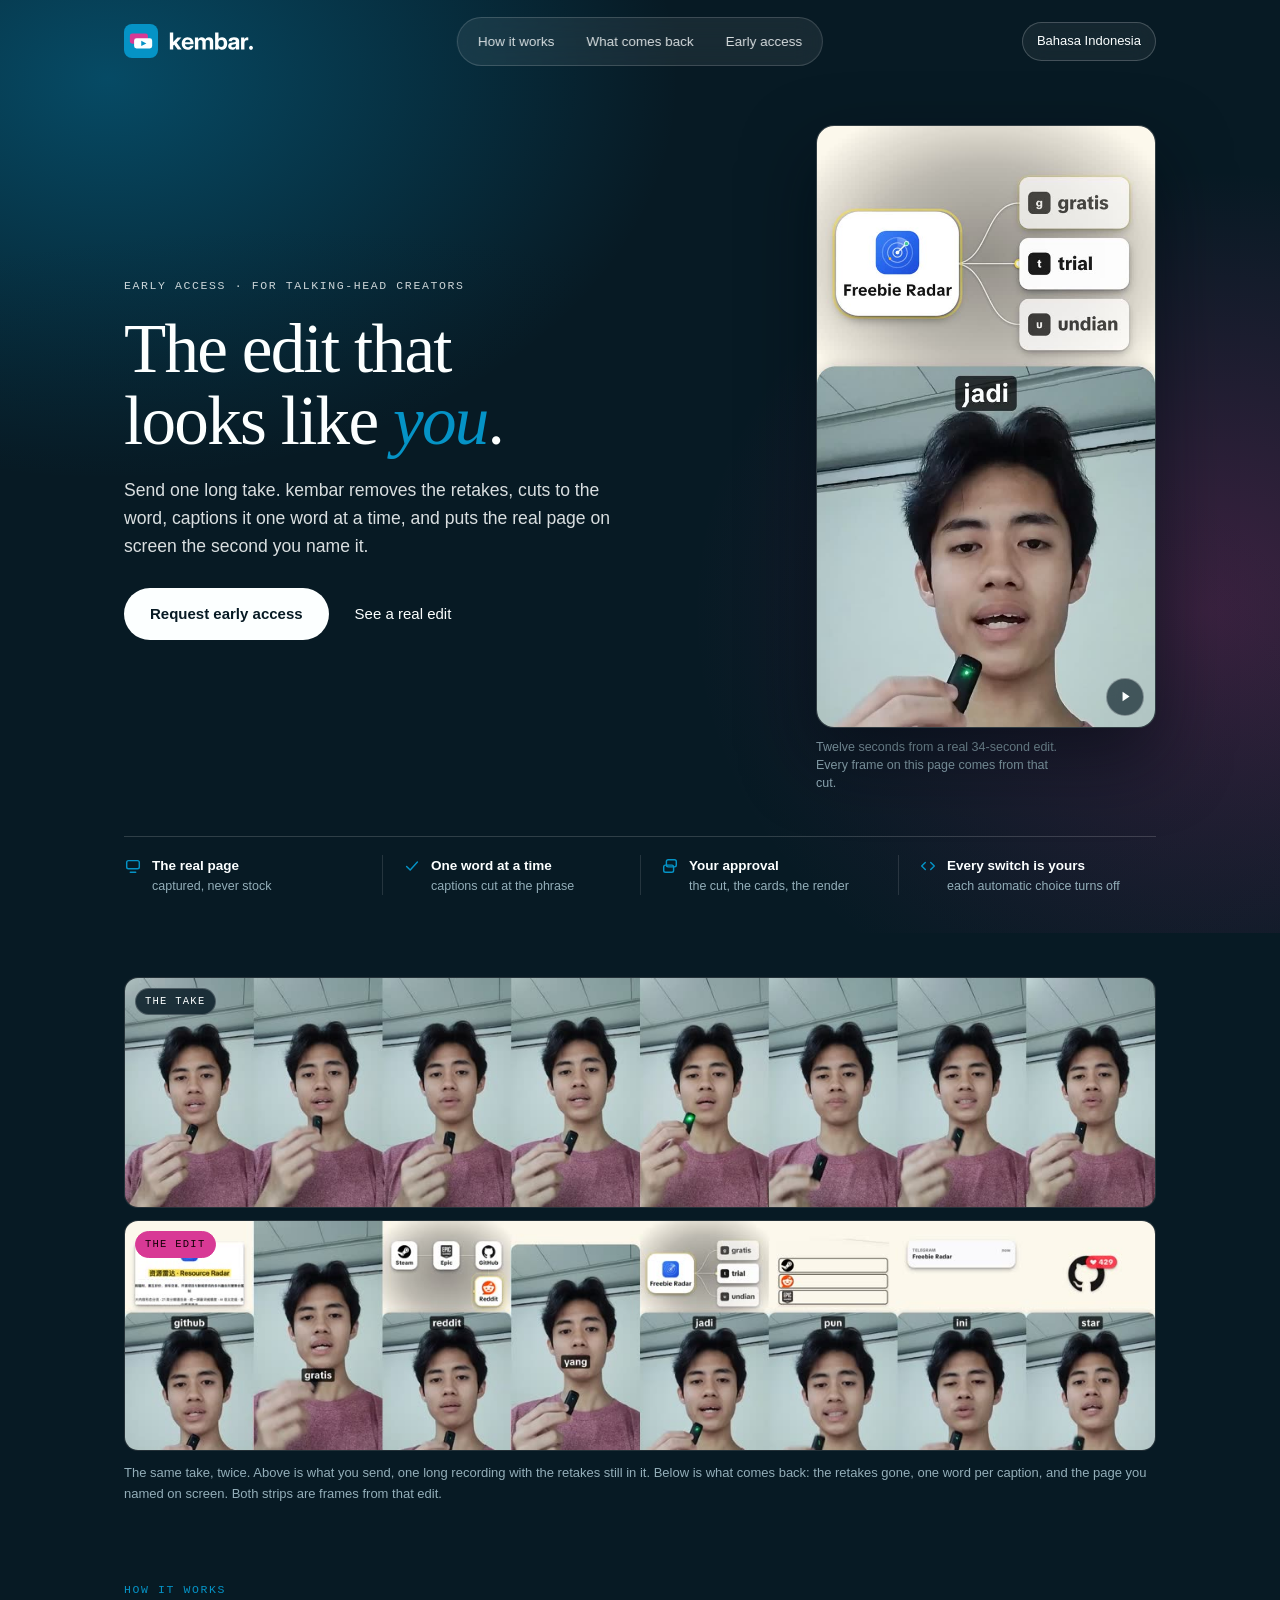
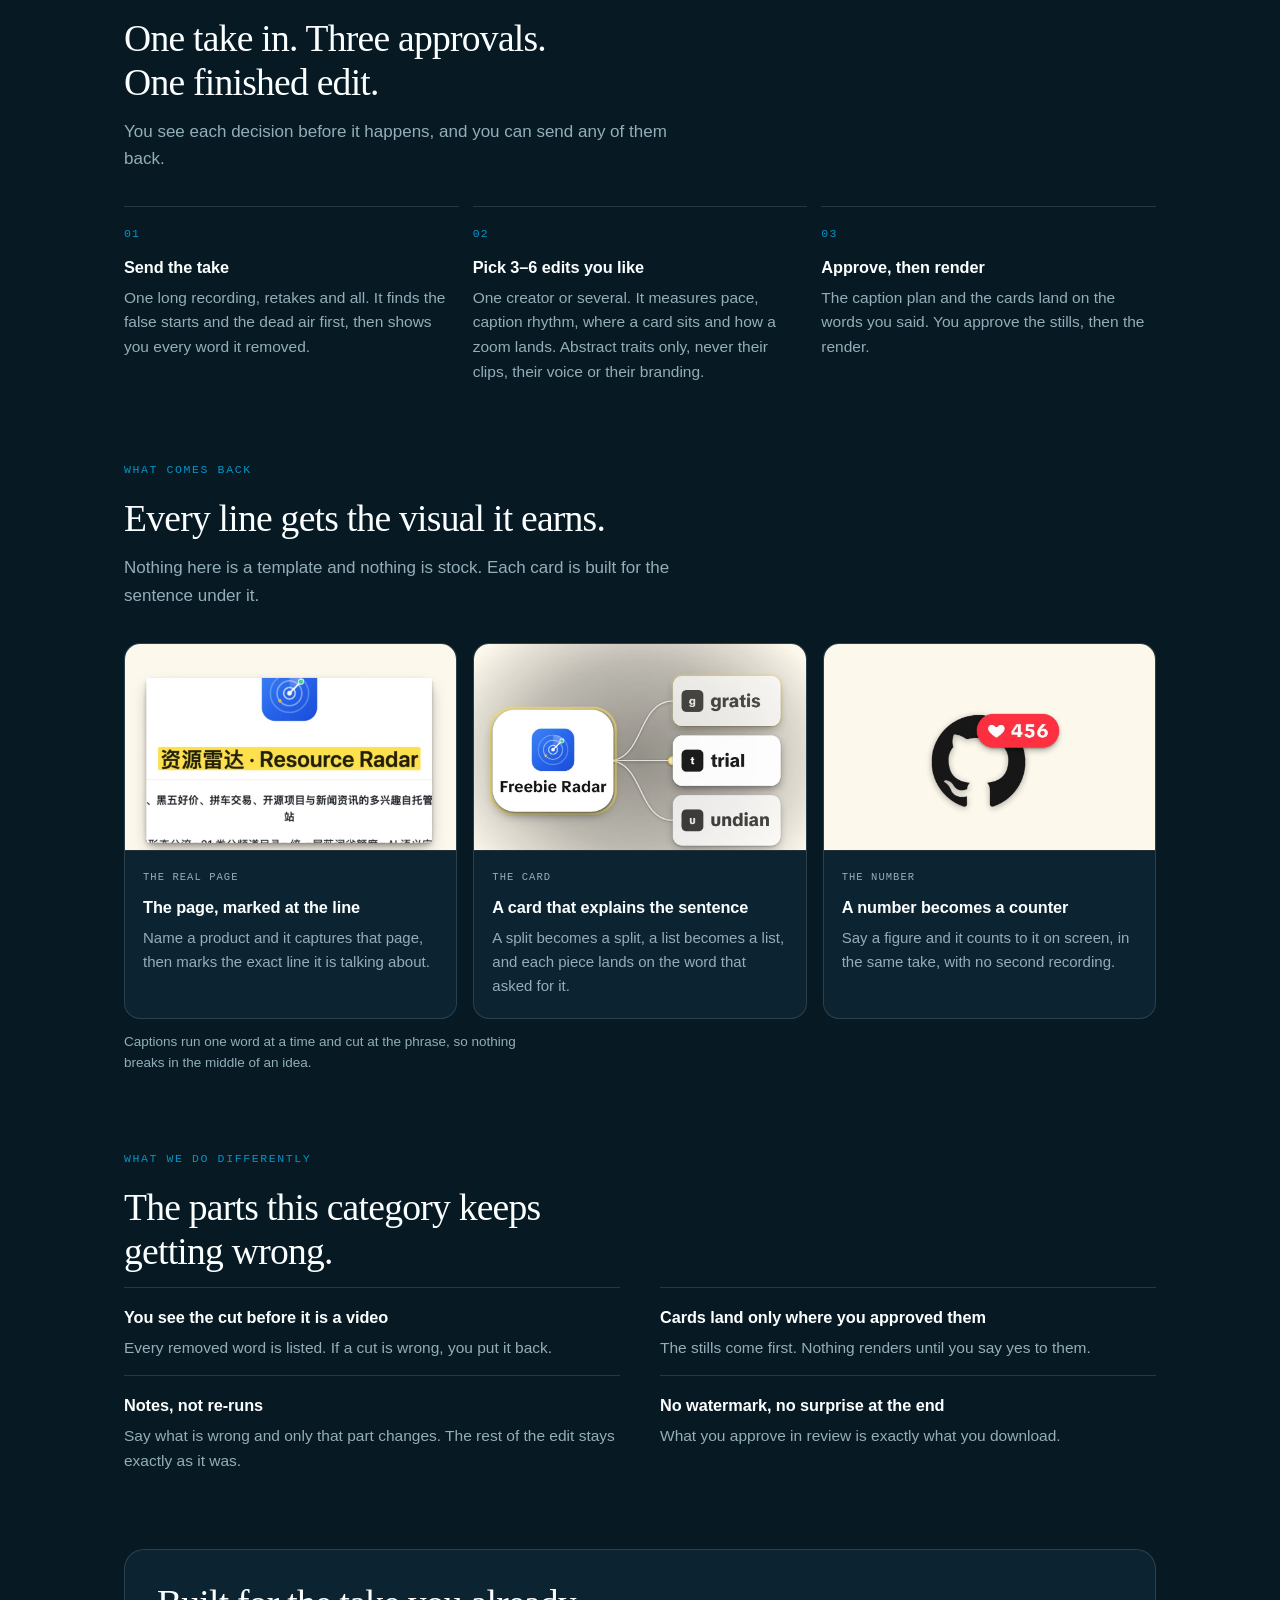
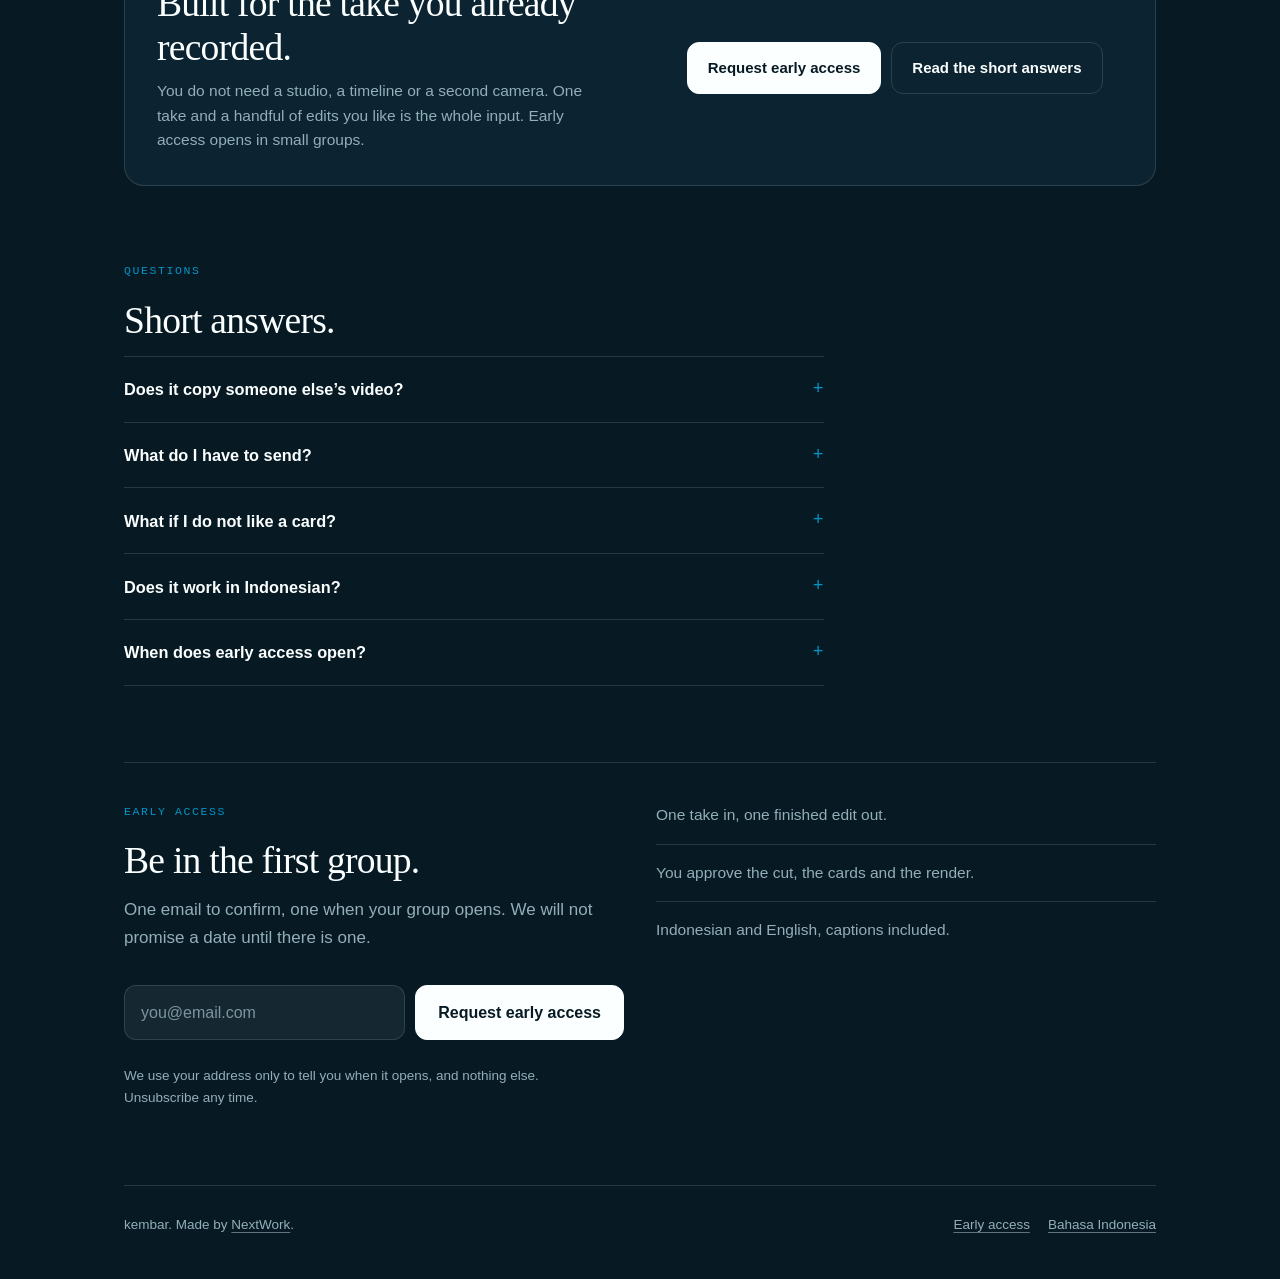
==== commit 3fdd84a2: "Landing page: sell the hosted editor, with a real edit as the hero The page is a product page now, n" ====
--- a/site/index.html
+++ b/site/index.html
@@ -3,12 +3,14 @@
 <head>
 <meta charset="utf-8">
 <meta name="viewport" content="width=device-width, initial-scale=1">
-<title>kembar. It learns the edit, then cuts yours</title>
-<meta name="description" content="kembar measures how 3–6 videos you like are edited: pace, zooms, captions, cards and sound. Then it cuts your talking-head video in that style. Free and open source today, with a hosted version on the way.">
-<meta property="og:title" content="kembar. It learns the edit, then cuts yours">
-<meta property="og:description" content="Give it your video and 3–6 references. It edits yours in that style. Free and open source, with the hosted version coming.">
+<title>kembar. The edit that looks like you</title>
+<meta name="description" content="One long take in. kembar cuts the retakes, captions one word at a time, and puts the real page on screen at the word that names it. Early access is open.">
+<meta property="og:title" content="kembar. The edit that looks like you">
+<meta property="og:description" content="One long take in. The retakes gone, one word per caption, and the real page on screen at the word that names it.">
 <meta property="og:type" content="website">
-<meta property="og:image" content="assets/after-talking-head.jpg">
+<meta property="og:image" content="https://kembar.web.id/assets/og.jpg">
+<meta property="og:image:width" content="1200">
+<meta property="og:image:height" content="630">
 <meta property="og:url" content="https://kembar.web.id/">
 <link rel="canonical" href="https://kembar.web.id/">
 <link rel="alternate" hreflang="en" href="https://kembar.web.id/">
@@ -16,7 +18,7 @@
 <link rel="alternate" hreflang="x-default" href="https://kembar.web.id/">
 <meta name="theme-color" content="#071A24">
 <link rel="icon" href="assets/favicon.svg" type="image/svg+xml">
-<link rel="preload" as="image" href="assets/hero-bg.jpg">
+<link rel="preload" as="image" href="assets/hero.jpg" media="(min-width: 561px)">
 <link rel="stylesheet" href="assets/styles.css">
 <script>
   function setLang(l) {
@@ -38,11 +40,8 @@
 
 <main id="main">
   <section class="hero" aria-labelledby="hero-title">
-    <div class="hero-bg" aria-hidden="true">
-      <img src="assets/hero-bg.jpg" alt="" width="900" height="1200" fetchpriority="high" decoding="async">
-      <span class="hero-glow"></span>
-      <span class="hero-scrim"></span>
-    </div>
+    <div class="hero-glow" aria-hidden="true"></div>
+    <div class="hero-scrim" aria-hidden="true"></div>
 
     <div class="wrap hero-inner">
       <header class="site">
@@ -51,77 +50,78 @@
         </a>
         <nav class="site nav-pill" aria-label="Main">
           <a href="#how">How it works</a>
-          <a href="#makes">What it makes</a>
-          <a href="#waitlist">Waitlist</a>
+          <a href="#outputs">What comes back</a>
+          <a href="#waitlist">Early access</a>
         </nav>
         <a class="lang" href="id/" hreflang="id" lang="id" onclick="setLang('id')">Bahasa Indonesia</a>
       </header>
 
       <div class="hero-main">
         <div class="hero-copy">
-          <p class="eyebrow">Free and open source today. Hosted version in the works.</p>
-          <h1 id="hero-title">It learns the edit.<br>Then it cuts <em>yours</em>.</h1>
-          <p class="lede">Give kembar your talking-head video and 3&ndash;6 videos you like. It measures their pace, zooms, captions, cards and sound, then edits yours that way.</p>
+          <p class="eyebrow">Early access &middot; for talking-head creators</p>
+          <h1 id="hero-title">The edit that<br>looks like <em>you</em>.</h1>
+          <p class="lede">Send one long take. kembar removes the retakes, cuts to the word, captions it one word at a time, and puts the real page on screen the second you name it.</p>
           <div class="hero-actions">
-            <a class="btn-pill" href="#waitlist">Join the waitlist</a>
-            <a class="btn-quiet" href="#how">See how it works</a>
-          </div>
-        </div>
-
-        <aside class="glass" aria-label="A style, measured">
-          <p class="glass-eyebrow">A style, measured</p>
-          <dl class="glass-list">
-            <div><dt>Pace</dt><dd>cut speed</dd></div>
-            <div><dt>Zooms</dt><dd>how often, how hard</dd></div>
-            <div><dt>Captions</dt><dd>words per line</dd></div>
-            <div><dt>Cards</dt><dd>what goes on screen</dd></div>
-            <div><dt>Sound</dt><dd>music under the voice</dd></div>
-          </dl>
-          <p class="glass-foot">Kept as a style you reuse</p>
-        </aside>
+            <a class="btn-pill" href="#waitlist">Request early access</a>
+            <a class="btn-quiet" href="#proof">See a real edit</a>
+          </div>
+        </div>
+
+        <figure class="hero-shot">
+          <div class="player">
+            <video id="hero-video" src="assets/hero.mp4" poster="assets/hero.jpg" width="640" height="1138"
+                   muted loop playsinline preload="metadata"
+                   aria-label="A real edit: a card built for the sentence, the captured page, a logo flow, a notification and a counter."></video>
+            <button class="player-toggle" type="button" aria-label="Pause the video" data-playing="true">
+              <svg class="i-pause" viewBox="0 0 16 16" aria-hidden="true"><rect x="3" y="2" width="3.6" height="12" rx="1"/><rect x="9.4" y="2" width="3.6" height="12" rx="1"/></svg>
+              <svg class="i-play" viewBox="0 0 16 16" aria-hidden="true"><path d="M4.4 2.3 13 8l-8.6 5.7z"/></svg>
+            </button>
+          </div>
+          <figcaption>Twelve seconds from a real 34-second edit. Every frame on this page comes from that cut.</figcaption>
+        </figure>
       </div>
 
       <ul class="hero-facts">
         <li>
+          <svg viewBox="0 0 20 20" aria-hidden="true"><rect x="3" y="4" width="14" height="9" rx="2"/><path d="M7 17h6"/></svg>
+          <span><b>The real page</b><small>captured, never stock</small></span>
+        </li>
+        <li>
+          <svg viewBox="0 0 20 20" aria-hidden="true"><path d="M4 10.5 8 14.5 16 5.5"/></svg>
+          <span><b>One word at a time</b><small>captions cut at the phrase</small></span>
+        </li>
+        <li>
           <svg viewBox="0 0 20 20" aria-hidden="true"><rect x="6" y="3" width="11" height="8" rx="2"/><rect x="3" y="9" width="11" height="8" rx="2"/></svg>
-          <span><b>3&ndash;6 references</b><small>one creator or several</small></span>
-        </li>
-        <li>
-          <svg viewBox="0 0 20 20" aria-hidden="true"><path d="M4 10.5 8 14.5 16 5.5"/></svg>
-          <span><b>Free and MIT</b><small>open source, no licence fee</small></span>
-        </li>
-        <li>
-          <svg viewBox="0 0 20 20" aria-hidden="true"><rect x="3" y="4" width="14" height="9" rx="2"/><path d="M7 17h6"/></svg>
-          <span><b>Mac, Windows, Linux</b><small>your machine, not ours</small></span>
+          <span><b>Your approval</b><small>the cut, the cards, the render</small></span>
         </li>
         <li>
           <svg viewBox="0 0 20 20" aria-hidden="true"><path d="M7 6 3 10l4 4"/><path d="M13 6l4 4-4 4"/></svg>
-          <span><b>Runs in Claude Code</b><small>the window opens in your browser</small></span>
+          <span><b>Every switch is yours</b><small>each automatic choice turns off</small></span>
         </li>
       </ul>
     </div>
   </section>
 
-  <section class="proof-band" aria-labelledby="proof-cap">
+  <section class="proof-band" id="proof" aria-label="Before and after">
     <div class="wrap">
-      <figure class="proof" aria-labelledby="proof-cap">
+      <figure class="proof">
         <div class="strip before">
-          <img src="assets/before-talking-head.jpg"
-               srcset="assets/before-talking-head-sm.jpg 720w, assets/before-talking-head.jpg 1240w"
+          <img src="assets/proof-before.jpg"
+               srcset="assets/proof-before-sm.jpg 720w, assets/proof-before.jpg 1240w"
                sizes="(max-width: 1128px) 100vw, 1080px"
                width="1240" height="276" fetchpriority="high" decoding="async"
-               alt="Six frames from one edit. The captions break mid-phrase and the cards drift from what is being said.">
-          <span class="chip">Before</span>
+               alt="Eight frames of the raw take: the speaker, a ceiling, a wall, and no captions or cards.">
+          <span class="chip">The take</span>
         </div>
         <div class="strip after">
-          <img src="assets/after-talking-head.jpg"
-               srcset="assets/after-talking-head-sm.jpg 720w, assets/after-talking-head.jpg 1240w"
+          <img src="assets/proof-after.jpg"
+               srcset="assets/proof-after-sm.jpg 720w, assets/proof-after.jpg 1240w"
                sizes="(max-width: 1128px) 100vw, 1080px"
                width="1240" height="276" decoding="async"
-               alt="The same six frames in a learned style. Whole phrases as captions, and the page being named showing on screen.">
-          <span class="chip">After</span>
-        </div>
-        <figcaption id="proof-cap">The same take and the same words, two ways. Before, the caption breaks mid-phrase. After, the phrase is whole and the page being named is on screen.</figcaption>
+               alt="Eight frames of the same take after editing: a captured page, a logo flow, a diagram, a toast and a counter, one word per caption.">
+          <span class="chip">The edit</span>
+        </div>
+        <figcaption>The same take, twice. Above is what you send, one long recording with the retakes still in it. Below is what comes back: the retakes gone, one word per caption, and the page you named on screen. Both strips are frames from that edit.</figcaption>
       </figure>
     </div>
   </section>
@@ -129,91 +129,118 @@
   <div class="wrap">
     <section id="how" aria-labelledby="how-title">
       <p class="eyebrow">How it works</p>
-      <h2 id="how-title">Two inputs, three approvals, one video.</h2>
-      <p class="section-lede">Nothing happens behind a paywall or a queue. You watch each decision and can send it back.</p>
+      <h2 id="how-title">One take in. Three approvals. One finished edit.</h2>
+      <p class="section-lede">You see each decision before it happens, and you can send any of them back.</p>
       <ol class="steps">
         <li>
           <span class="n">01</span>
-          <h3>Your video</h3>
-          <p>It removes retakes, false starts and dead air first. You see what was cut, word by word.</p>
+          <h3>Send the take</h3>
+          <p>One long recording, retakes and all. It finds the false starts and the dead air first, then shows you every word it removed.</p>
         </li>
         <li>
           <span class="n">02</span>
-          <h3>3–6 references</h3>
-          <p>One creator or several. It measures pace, zooms, captions, cards, graphics and sound. The result is a style you reuse.</p>
+          <h3>Pick 3&ndash;6 edits you like</h3>
+          <p>One creator or several. It measures pace, caption rhythm, where a card sits and how a zoom lands. Abstract traits only, never their clips, their voice or their branding.</p>
         </li>
         <li>
           <span class="n">03</span>
-          <h3>Your video, in that style</h3>
-          <p>It plans captions and zooms down to the word. You approve the stills, then render.</p>
+          <h3>Approve, then render</h3>
+          <p>The caption plan and the cards land on the words you said. You approve the stills, then the render.</p>
         </li>
       </ol>
     </section>
 
-    <section id="makes" aria-labelledby="makes-title">
-      <p class="eyebrow">What it makes</p>
-      <h2 id="makes-title">Four outputs, and one of them you keep as a style.</h2>
-      <p class="section-lede">Each one starts from a different kind of input. None of them needs a timeline.</p>
+    <section id="outputs" aria-labelledby="outputs-title">
+      <p class="eyebrow">What comes back</p>
+      <h2 id="outputs-title">Every line gets the visual it earns.</h2>
+      <p class="section-lede">Nothing here is a template and nothing is stock. Each card is built for the sentence under it.</p>
       <div class="cards">
         <article class="card">
-          <div class="shot"><img src="assets/after-talking-head.jpg" width="1240" height="276" loading="lazy" decoding="async" alt="Frames from a talking-head edit with word captions and a captured page."></div>
+          <div class="shot"><img src="assets/card-page.jpg" width="1080" height="674" loading="lazy" decoding="async" alt="A real GitHub page captured as a card, with the title line marked in yellow."></div>
           <div class="body">
-            <span class="tag">Talking head</span>
-            <h3>Your video, your style</h3>
-            <p>A clip plus 3–6 references. The edit you would have made, with the retakes gone.</p>
+            <span class="tag">The real page</span>
+            <h3>The page, marked at the line</h3>
+            <p>Name a product and it captures that page, then marks the exact line it is talking about.</p>
           </div>
         </article>
         <article class="card">
-          <div class="shot"><img src="assets/product-video.jpg" width="820" height="461" loading="lazy" decoding="async" alt="A frame from a product video: the real product page captured, with its logo and a caption."></div>
+          <div class="shot"><img src="assets/card-motion.jpg" width="1080" height="674" loading="lazy" decoding="async" alt="A diagram card built for one sentence, splitting one idea into three named parts."></div>
           <div class="body">
-            <span class="tag">Product video</span>
-            <h3>From a website URL</h3>
-            <p>Paste the URL. It asks what to show, records the real product, and cuts a launch film with its own music.</p>
+            <span class="tag">The card</span>
+            <h3>A card that explains the sentence</h3>
+            <p>A split becomes a split, a list becomes a list, and each piece lands on the word that asked for it.</p>
           </div>
         </article>
         <article class="card">
-          <div class="shot"><img src="assets/teardown.jpg" width="820" height="795" loading="lazy" decoding="async" alt="A creator teardown page showing measured pacing, captions and structure with evidence."></div>
+          <div class="shot"><img src="assets/card-counter.jpg" width="1080" height="674" loading="lazy" decoding="async" alt="A logo with a counter climbing to the number the speaker said."></div>
           <div class="body">
-            <span class="tag">Teardown</span>
-            <h3>From a profile</h3>
-            <p>Paste a profile. You get the numbers behind their videos, such as pace, captions and structure, plus a style you can use on your own.</p>
+            <span class="tag">The number</span>
+            <h3>A number becomes a counter</h3>
+            <p>Say a figure and it counts to it on screen, in the same take, with no second recording.</p>
           </div>
         </article>
       </div>
-      <p class="fine">It also turns a long video or podcast into shorts. Paste the link and it finds the clips and edits each one.</p>
-    </section>
-
-    <section id="why" aria-labelledby="why-title">
-      <p class="eyebrow">Why it is different</p>
-      <h2 id="why-title">Four things the category keeps getting wrong.</h2>
+      <p class="fine">Captions run one word at a time and cut at the phrase, so nothing breaks in the middle of an idea.</p>
+    </section>
+
+    <section id="different" aria-labelledby="different-title">
+      <p class="eyebrow">What we do differently</p>
+      <h2 id="different-title">The parts this category keeps getting wrong.</h2>
       <ul class="why">
         <li>
-          <h3>Your style, not a preset</h3>
-          <p>Brand kits and templates give you one look for every video. kembar measures the videos you actually like and keeps the result as a style.</p>
-        </li>
-        <li>
-          <h3>The real page, not stock footage</h3>
-          <p>When a line names a product, it captures that product's page and puts its logo on the line that said it.</p>
-        </li>
-        <li>
-          <h3>You approve each step</h3>
-          <p>You approve the cut, the look and the render. If a caption or a card is wrong, you say so and only that part changes.</p>
-        </li>
-        <li>
-          <h3>Runs where you work</h3>
-          <p>Free and MIT today, on Mac, Windows and Linux, inside Claude Code. The files stay on your machine.</p>
+          <h3>You see the cut before it is a video</h3>
+          <p>Every removed word is listed. If a cut is wrong, you put it back.</p>
+        </li>
+        <li>
+          <h3>Cards land only where you approved them</h3>
+          <p>The stills come first. Nothing renders until you say yes to them.</p>
+        </li>
+        <li>
+          <h3>Notes, not re-runs</h3>
+          <p>Say what is wrong and only that part changes. The rest of the edit stays exactly as it was.</p>
+        </li>
+        <li>
+          <h3>No watermark, no surprise at the end</h3>
+          <p>What you approve in review is exactly what you download.</p>
         </li>
       </ul>
 
       <div class="panel">
         <div>
-          <h2 id="status-title">What exists today.</h2>
-          <p>The editor is free and open source. It runs on your computer and needs Claude Code plus a Claude account. That setup is the only thing between you and a video. The waitlist is for the hosted version, which is the same editor without the setup.</p>
+          <h2>Built for the take you already recorded.</h2>
+          <p>You do not need a studio, a timeline or a second camera. One take and a handful of edits you like is the whole input. Early access opens in small groups.</p>
         </div>
         <div class="panel-actions">
-          <a class="btn" href="#waitlist">Join the waitlist</a>
-          <a class="btn ghost" href="https://github.com/nextwork-projects/ai-video-editor-cooked">Read the source</a>
-        </div>
+          <a class="btn" href="#waitlist">Request early access</a>
+          <a class="btn ghost" href="#faq">Read the short answers</a>
+        </div>
+      </div>
+    </section>
+
+    <section id="faq" aria-labelledby="faq-title">
+      <p class="eyebrow">Questions</p>
+      <h2 id="faq-title">Short answers.</h2>
+      <div class="faq">
+        <details>
+          <summary>Does it copy someone else&rsquo;s video?</summary>
+          <p>No. It measures abstract traits: pace, caption rhythm, where a card sits, how a zoom lands. It never uses their clips, their voice, their music or their branding.</p>
+        </details>
+        <details>
+          <summary>What do I have to send?</summary>
+          <p>One long take and 3&ndash;6 videos you like. That is the whole input.</p>
+        </details>
+        <details>
+          <summary>What if I do not like a card?</summary>
+          <p>Say which one. Only that card changes, and the rest of the edit stays as it was.</p>
+        </details>
+        <details>
+          <summary>Does it work in Indonesian?</summary>
+          <p>Yes. Indonesian and English, captions included.</p>
+        </details>
+        <details>
+          <summary>When does early access open?</summary>
+          <p>In small groups. We will not promise a date until we can keep it.</p>
+        </details>
       </div>
     </section>
 
@@ -221,20 +248,21 @@
       <div class="band-inner">
         <div>
           <p class="eyebrow">Early access</p>
-          <h2 id="waitlist-title">Be in the first group that skips the setup.</h2>
-          <p class="section-lede">One email to confirm, one when the hosted version opens. We will not promise a date until there is one.</p>
+          <h2 id="waitlist-title">Be in the first group.</h2>
+          <p class="section-lede">One email to confirm, one when your group opens. We will not promise a date until there is one.</p>
           <form class="waitlist" method="post" action="https://buttondown.com/api/emails/embed-subscribe/bryyzxm" data-connect="bryyzxm">
             <label class="skip" for="email-band">Email address</label>
             <input id="email-band" type="email" name="email" placeholder="you@email.com" autocomplete="email" required>
             <input type="hidden" name="tag" value="site">
-            <button type="submit">Join the waitlist</button>
+            <button type="submit">Request early access</button>
           </form>
           <p class="status" id="status-band" role="status" aria-live="polite"></p>
           <p class="fine">We use your address only to tell you when it opens, and nothing else. Unsubscribe any time.</p>
         </div>
         <ul class="assure">
-          <li>No terminal, no setup, no Claude account to configure.</li>
-          <li>The same editor and the same output as the free version.</li>
+          <li>One take in, one finished edit out.</li>
+          <li>You approve the cut, the cards and the render.</li>
+          <li>Indonesian and English, captions included.</li>
         </ul>
       </div>
     </section>
@@ -244,10 +272,9 @@
 <div class="wrap">
   <footer class="site">
     <div class="foot-grid">
-      <span>kembar. Made by <a href="https://nextwork.ai">NextWork</a>. MIT licence, free to use.</span>
+      <span>kembar. Made by <a href="https://nextwork.ai">NextWork</a>.</span>
       <nav aria-label="Footer">
-        <a href="https://github.com/nextwork-projects/ai-video-editor-cooked">GitHub</a>
-        <a href="https://github.com/nextwork-projects/ai-video-editor-cooked/blob/main/README.md">Setup guide</a>
+        <a href="#waitlist">Early access</a>
         <a href="id/" hreflang="id" lang="id" onclick="setLang('id')">Bahasa Indonesia</a>
       </nav>
     </div>
@@ -268,32 +295,82 @@
         var input = form.querySelector('input[type="email"]');
         var status = form.nextElementSibling && form.nextElementSibling.classList.contains('status')
           ? form.nextElementSibling
-          : document.getElementById('status-hero');
+          : null;
 
         var connect = form.getAttribute('data-connect');
         if (!connect || connect.indexOf('YOUR-') === 0) {
           event.preventDefault();
-          status.dataset.state = 'error';
-          status.textContent = 'The waitlist endpoint is not configured.';
+          if (status) {
+            status.dataset.state = 'error';
+            status.textContent = 'The early access list is not configured yet.';
+          }
           return;
         }
         if (!input.checkValidity()) {
           event.preventDefault();
-          status.dataset.state = 'error';
-          status.textContent = input.value ? 'That does not look like an email address.' : 'Type your email address first.';
+          if (status) {
+            status.dataset.state = 'error';
+            status.textContent = input.value ? 'That does not look like an email address.' : 'Type your email address first.';
+          }
           input.focus();
           return;
         }
-        status.dataset.state = '';
-        status.textContent = 'Opening Buttondown to confirm…';
+        if (status) {
+          status.dataset.state = '';
+          status.textContent = 'Opening the confirmation page…';
+        }
         form.querySelector('button').disabled = true;
       });
     });
-
-    if (params.get('joined') === '1') {
-      var hero = document.getElementById('status-hero');
-      hero.dataset.state = 'ok';
-      hero.textContent = 'You are on the list. Check your inbox to confirm.';
+  })();
+</script>
+<script>
+  (function () {
+    var v = document.getElementById('hero-video');
+    var btn = document.querySelector('.player-toggle');
+    if (!v || !btn) return;
+
+    var reduce = window.matchMedia && window.matchMedia('(prefers-reduced-motion: reduce)').matches;
+    var enabled = !reduce && v.offsetParent !== null;
+    var autoPaused = false;
+
+    function paint() {
+      var paused = v.paused;
+      btn.dataset.playing = paused ? 'false' : 'true';
+      btn.setAttribute('aria-label', paused ? 'Play the video' : 'Pause the video');
+    }
+
+    btn.addEventListener('click', function () {
+      if (v.paused) {
+        var p = v.play();
+        if (p && p.catch) p.catch(function () {});
+      } else {
+        v.pause();
+      }
+    });
+
+    v.addEventListener('play', paint);
+    v.addEventListener('pause', paint);
+
+    if (enabled) {
+      var started = v.play();
+      if (started && started.catch) started.catch(function () { paint(); });
+    }
+    paint();
+
+    if ('IntersectionObserver' in window) {
+      new IntersectionObserver(function (entries) {
+        entries.forEach(function (entry) {
+          if (!entry.isIntersecting && !v.paused) {
+            autoPaused = true;
+            v.pause();
+          } else if (entry.isIntersecting && autoPaused) {
+            autoPaused = false;
+            var p = v.play();
+            if (p && p.catch) p.catch(function () {});
+          }
+        });
+      }, { threshold: 0.25 }).observe(v);
     }
   })();
 </script>
--- a/site/assets/styles.css
+++ b/site/assets/styles.css
@@ -133,45 +133,34 @@
   position: relative;
   display: flex;
   flex-direction: column;
-  min-height: 92vh;
+  min-height: auto;
+  padding: 0 0 12px;
   overflow: hidden;
   background: var(--ink);
   isolation: isolate;
 }
 
-.hero-bg { position: absolute; inset: 0; z-index: -1; }
-
-.hero-bg img {
-  position: absolute;
-  inset: 0;
-  width: 100%;
-  height: 100%;
-  max-width: none;
-  object-fit: cover;
-  object-position: center 24%;
-  opacity: 0.8;
-  filter: blur(18px) saturate(160%) brightness(0.95);
-  transform: scale(1.16);
-}
-
 .hero-glow {
   position: absolute;
   inset: -15%;
+  z-index: 0;
+  pointer-events: none;
   background:
-    radial-gradient(52% 50% at 22% 22%, rgba(5, 147, 198, 0.62), transparent 66%),
-    radial-gradient(46% 54% at 82% 50%, rgba(216, 57, 149, 0.48), transparent 68%);
+    radial-gradient(52% 50% at 18% 18%, rgba(5, 147, 198, 0.40), transparent 66%),
+    radial-gradient(44% 52% at 84% 62%, rgba(216, 57, 149, 0.26), transparent 70%);
 }
 
 .hero-scrim {
   position: absolute;
   inset: 0;
-  background:
-    linear-gradient(to bottom, rgba(7, 26, 36, 0.62), transparent 26%),
-    radial-gradient(96% 82% at 26% 96%, rgba(7, 26, 36, 0.97) 0%, rgba(7, 26, 36, 0.82) 38%, rgba(7, 26, 36, 0.30) 68%, transparent 100%),
-    linear-gradient(to top, rgba(7, 26, 36, 0.88), transparent 62%);
+  z-index: 0;
+  pointer-events: none;
+  background: radial-gradient(90% 76% at 24% 100%, rgba(7, 26, 36, 0.86) 0%, rgba(7, 26, 36, 0.34) 52%, transparent 100%);
 }
 
 .hero-inner {
+  position: relative;
+  z-index: 1;
   flex: 1;
   display: flex;
   flex-direction: column;
@@ -181,7 +170,7 @@
   display: grid;
   grid-template-columns: minmax(0, 1fr) 340px;
   gap: 48px;
-  align-items: end;
+  align-items: center;
   margin-top: auto;
   padding-top: 64px;
 }
@@ -218,52 +207,56 @@
 
 .btn-quiet:hover { background: rgba(252, 255, 255, 0.1); }
 
-.glass {
-  padding: 22px 22px 20px;
-  border-radius: 20px;
-  background: linear-gradient(165deg, rgba(252, 255, 255, 0.2), rgba(252, 255, 255, 0.07));
-  border: 1px solid rgba(252, 255, 255, 0.24);
-  -webkit-backdrop-filter: blur(18px) saturate(130%);
-  backdrop-filter: blur(18px) saturate(130%);
-  box-shadow: 0 26px 60px rgba(2, 10, 16, 0.45);
-}
-
-.glass-eyebrow {
-  font-family: var(--mono);
-  font-size: 11px;
-  letter-spacing: 0.14em;
-  text-transform: uppercase;
-  color: rgba(252, 255, 255, 0.72);
-  margin: 0 0 14px;
-}
-
-.glass-list { margin: 0; padding: 0; }
-
-.glass-list > div {
-  display: flex;
-  align-items: baseline;
-  justify-content: space-between;
-  gap: 14px;
-  padding: 9px 0;
-  border-top: 1px solid rgba(252, 255, 255, 0.14);
-}
-
-.glass-list > div:first-child { border-top: 0; }
-
-.glass-list dt { font-size: 14px; font-weight: 600; color: var(--paper); }
-.glass-list dd {
+/* the real edit: the product shot, not a mockup */
+.hero-shot {
   margin: 0;
-  font-size: 13px;
-  color: rgba(252, 255, 255, 0.74);
-  text-align: right;
-}
-
-.glass-foot {
-  margin: 16px 0 0;
-  padding-top: 14px;
-  border-top: 1px solid rgba(252, 255, 255, 0.14);
+  align-self: end;
+}
+
+.hero-shot .player { position: relative; }
+
+.hero-shot video {
+  display: block;
+  width: 100%;
+  height: auto;
+  border-radius: 18px;
+  border: 1px solid rgba(252, 255, 255, 0.18);
+  box-shadow: 0 30px 70px rgba(2, 10, 16, 0.55);
+  background: var(--media);
+}
+
+.player-toggle {
+  position: absolute;
+  right: 12px;
+  bottom: 12px;
+  display: inline-flex;
+  align-items: center;
+  justify-content: center;
+  width: 38px;
+  height: 38px;
+  padding: 0;
+  border-radius: 999px;
+  border: 1px solid rgba(252, 255, 255, 0.34);
+  background: rgba(7, 26, 36, 0.66);
+  color: var(--paper);
+  cursor: pointer;
+  -webkit-backdrop-filter: blur(8px);
+  backdrop-filter: blur(8px);
+}
+
+.player-toggle:hover { background: rgba(7, 26, 36, 0.9); }
+
+.player-toggle svg { width: 13px; height: 13px; fill: currentColor; }
+.player-toggle .i-play { display: none; }
+.player-toggle[data-playing="false"] .i-pause { display: none; }
+.player-toggle[data-playing="false"] .i-play { display: block; }
+
+.hero-shot figcaption {
+  margin: 10px 0 0;
   font-size: 12.5px;
-  color: rgba(252, 255, 255, 0.74);
+  line-height: 1.45;
+  color: var(--muted);
+  max-width: 36ch;
 }
 
 .hero-facts {
@@ -638,6 +631,47 @@
 
 .assure li:first-child { border-top: 0; padding-top: 0; }
 
+/* faq */
+
+.faq {
+  border-top: 1px solid var(--line);
+  max-width: 74ch;
+}
+
+.faq details { border-bottom: 1px solid var(--line); }
+
+.faq summary {
+  display: flex;
+  align-items: center;
+  justify-content: space-between;
+  gap: 20px;
+  padding: 18px 0;
+  font-size: 1.02rem;
+  font-weight: 600;
+  cursor: pointer;
+  list-style: none;
+}
+
+.faq summary::-webkit-details-marker { display: none; }
+
+.faq summary::after {
+  content: "+";
+  flex: none;
+  font-family: var(--mono);
+  font-size: 18px;
+  font-weight: 400;
+  color: var(--sky);
+}
+
+.faq details[open] summary::after { content: "\2212"; }
+
+.faq p {
+  margin: 0 0 18px;
+  color: var(--muted);
+  font-size: 15.5px;
+  max-width: 66ch;
+}
+
 /* footer */
 
 footer.site {
@@ -663,10 +697,6 @@
 @media (max-width: 860px) {
   nav.nav-pill { display: none; }
 
-  /* the measured-style card repeats what "how it works" already says,
-     and on a phone it pushes the before/after proof two screens down */
-  .glass { display: none; }
-
   .hero,
   .hero-inner { min-height: 0; }
 
@@ -676,6 +706,8 @@
     align-items: start;
     padding-top: 44px;
   }
+
+  .hero-shot { max-width: 300px; margin: 0 auto; }
 
   .hero-facts {
     grid-template-columns: 1fr 1fr;
@@ -703,9 +735,14 @@
 
   .hero h1 { font-size: clamp(2.1rem, 9vw, 2.7rem); }
   .hero-main { padding-top: 26px; }
-
-  /* both rails repeat facts stated in "what exists today"; on a phone they
-     push the before/after proof past the first screen */
+  .hero .eyebrow { font-size: 10.5px; letter-spacing: 0.1em; }
+
+  /* the proof strips follow the headline; a tall product shot would push them
+     past the first screen, and the strips already show the same frames */
+  .hero-shot { display: none; }
+
+  /* both rails repeat facts stated later; on a phone they push the
+     before/after proof past the first screen */
   .hero-facts { display: none; }
   .hero-actions { flex-direction: column; align-items: stretch; gap: 10px; }
   .btn-pill, .btn-quiet { width: 100%; text-align: center; }
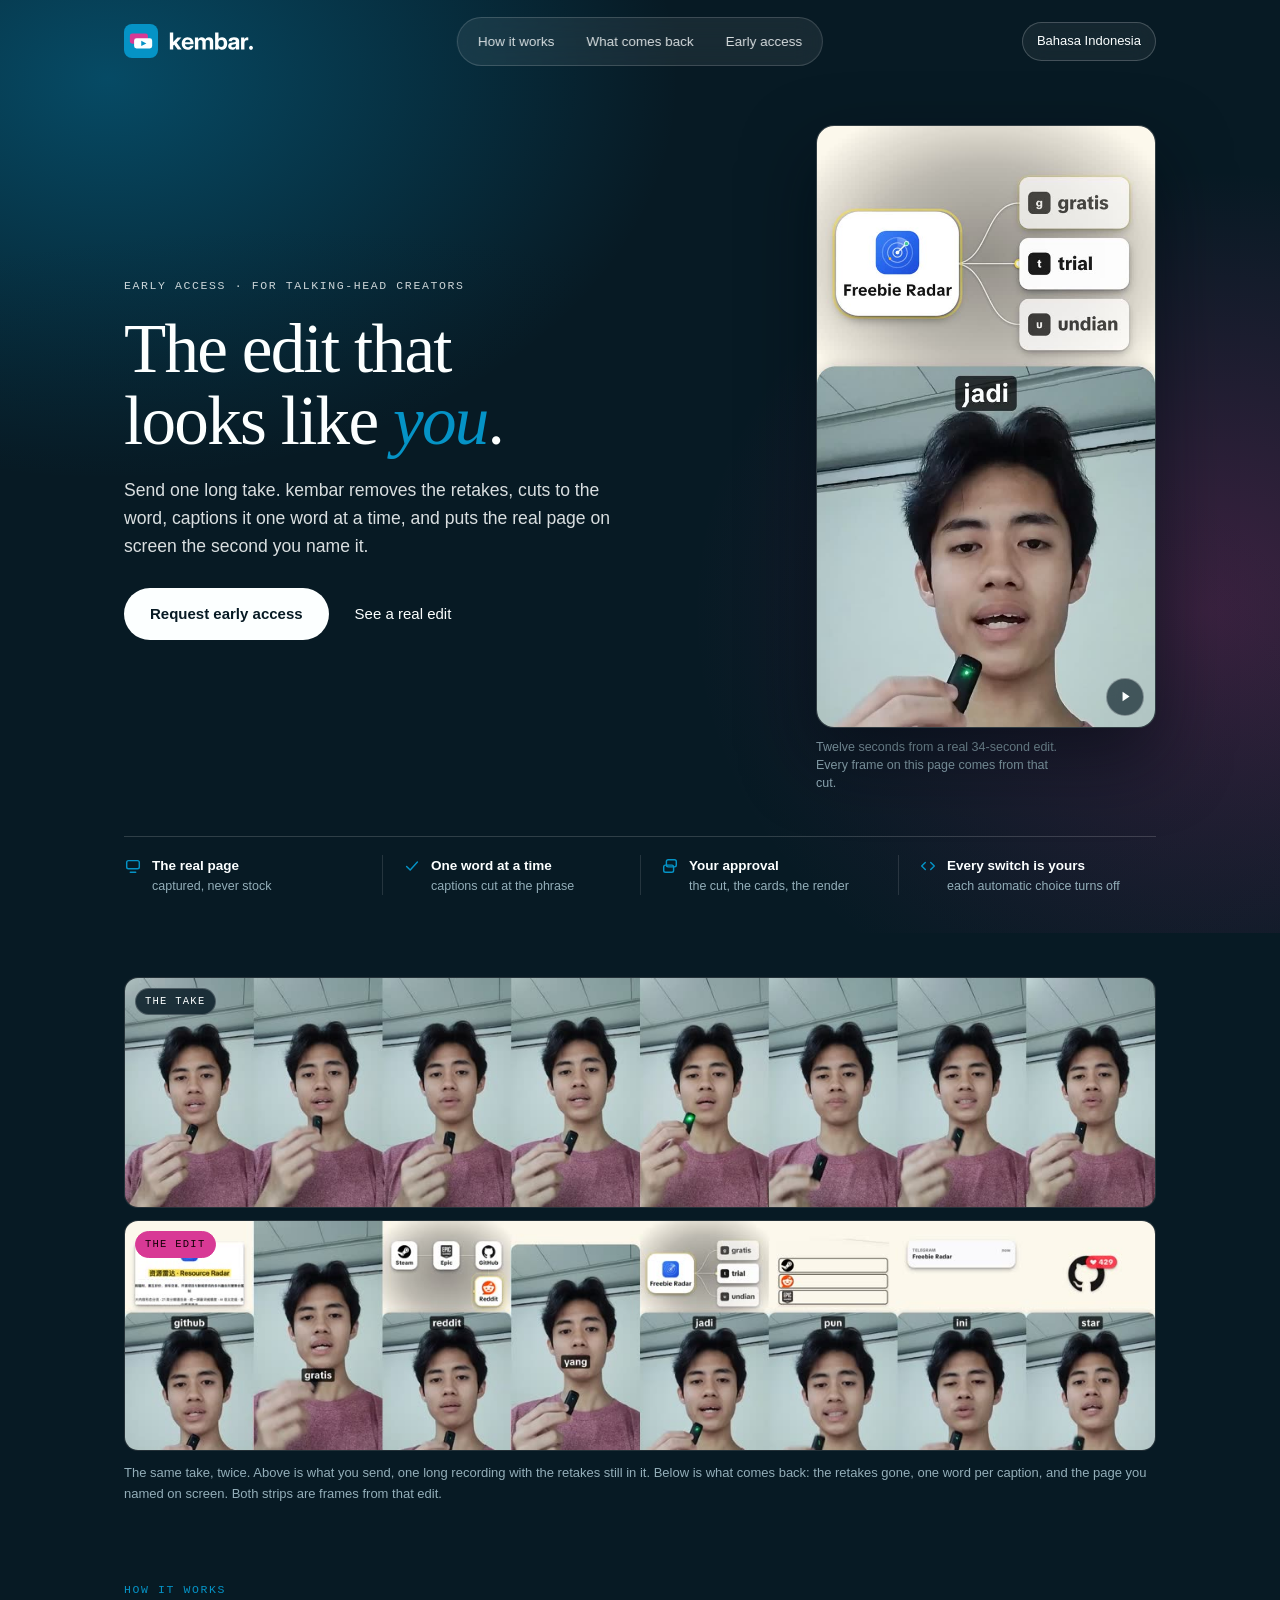
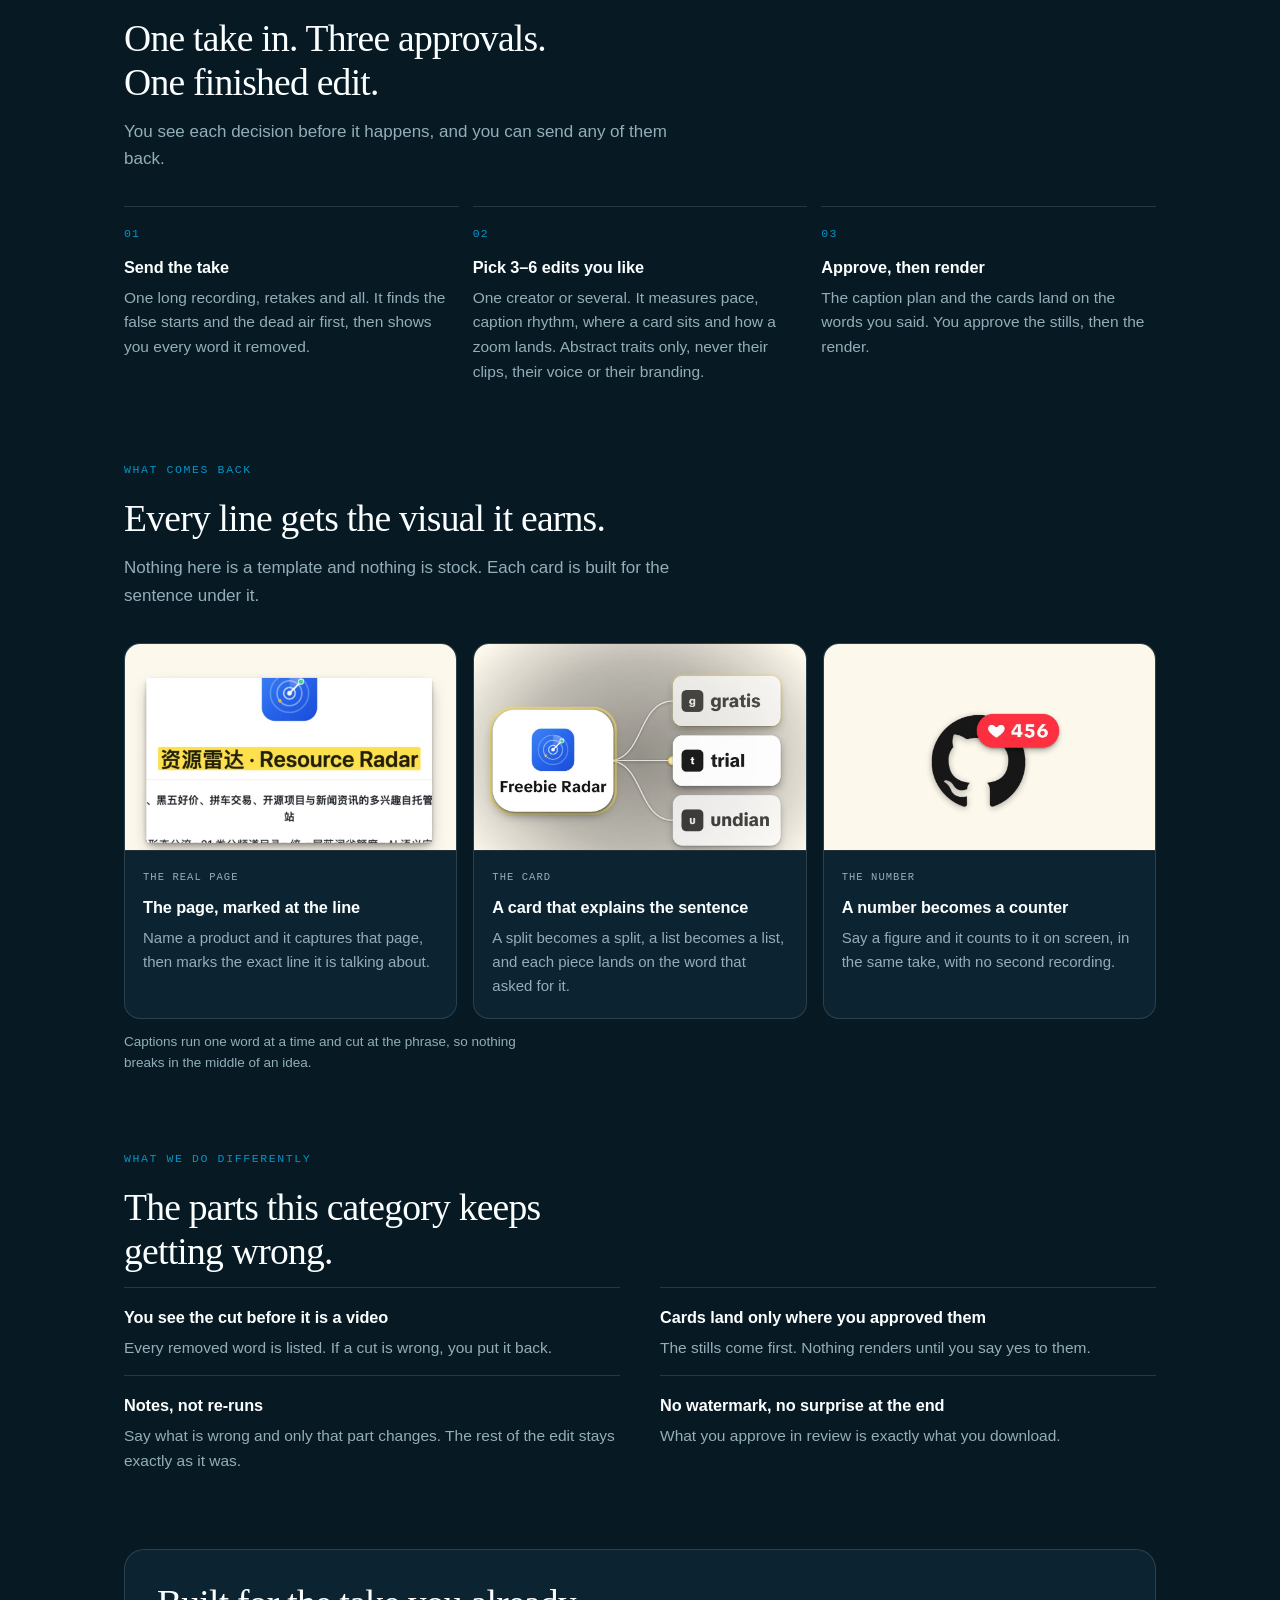
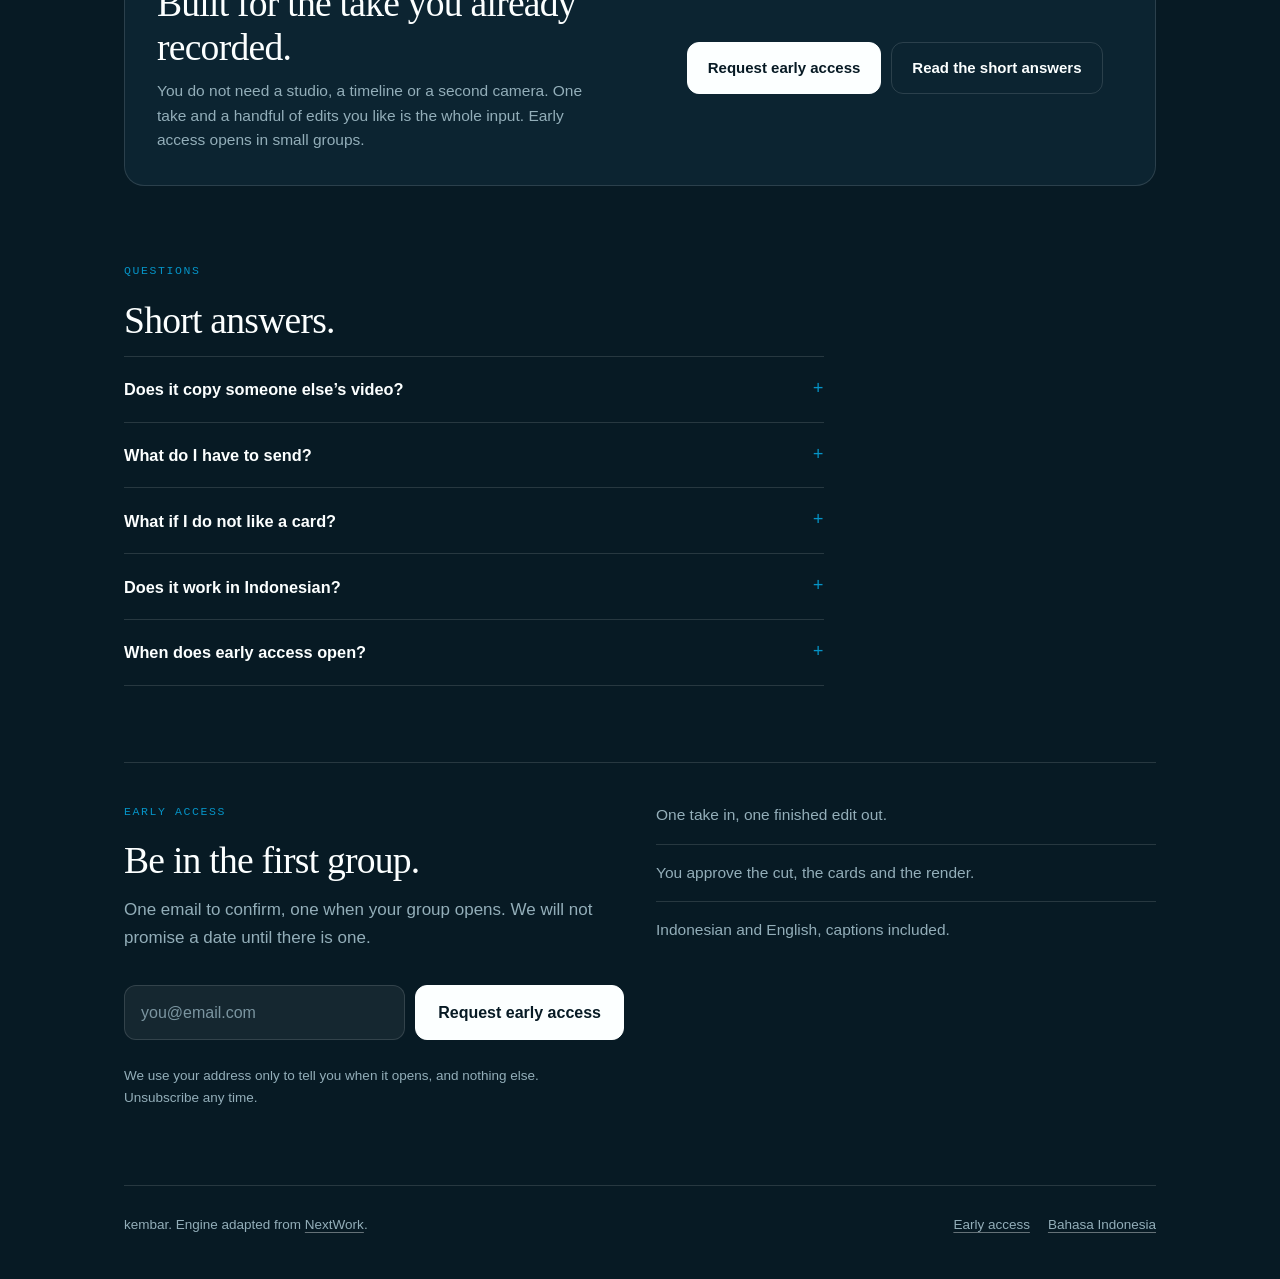
==== commit 467a0742: "Footer: say the engine is adapted from NextWork, not that NextWork made kembar" ====
--- a/site/index.html
+++ b/site/index.html
@@ -272,7 +272,7 @@
 <div class="wrap">
   <footer class="site">
     <div class="foot-grid">
-      <span>kembar. Made by <a href="https://nextwork.ai">NextWork</a>.</span>
+      <span>kembar. Engine adapted from <a href="https://nextwork.ai">NextWork</a>.</span>
       <nav aria-label="Footer">
         <a href="#waitlist">Early access</a>
         <a href="id/" hreflang="id" lang="id" onclick="setLang('id')">Bahasa Indonesia</a>
